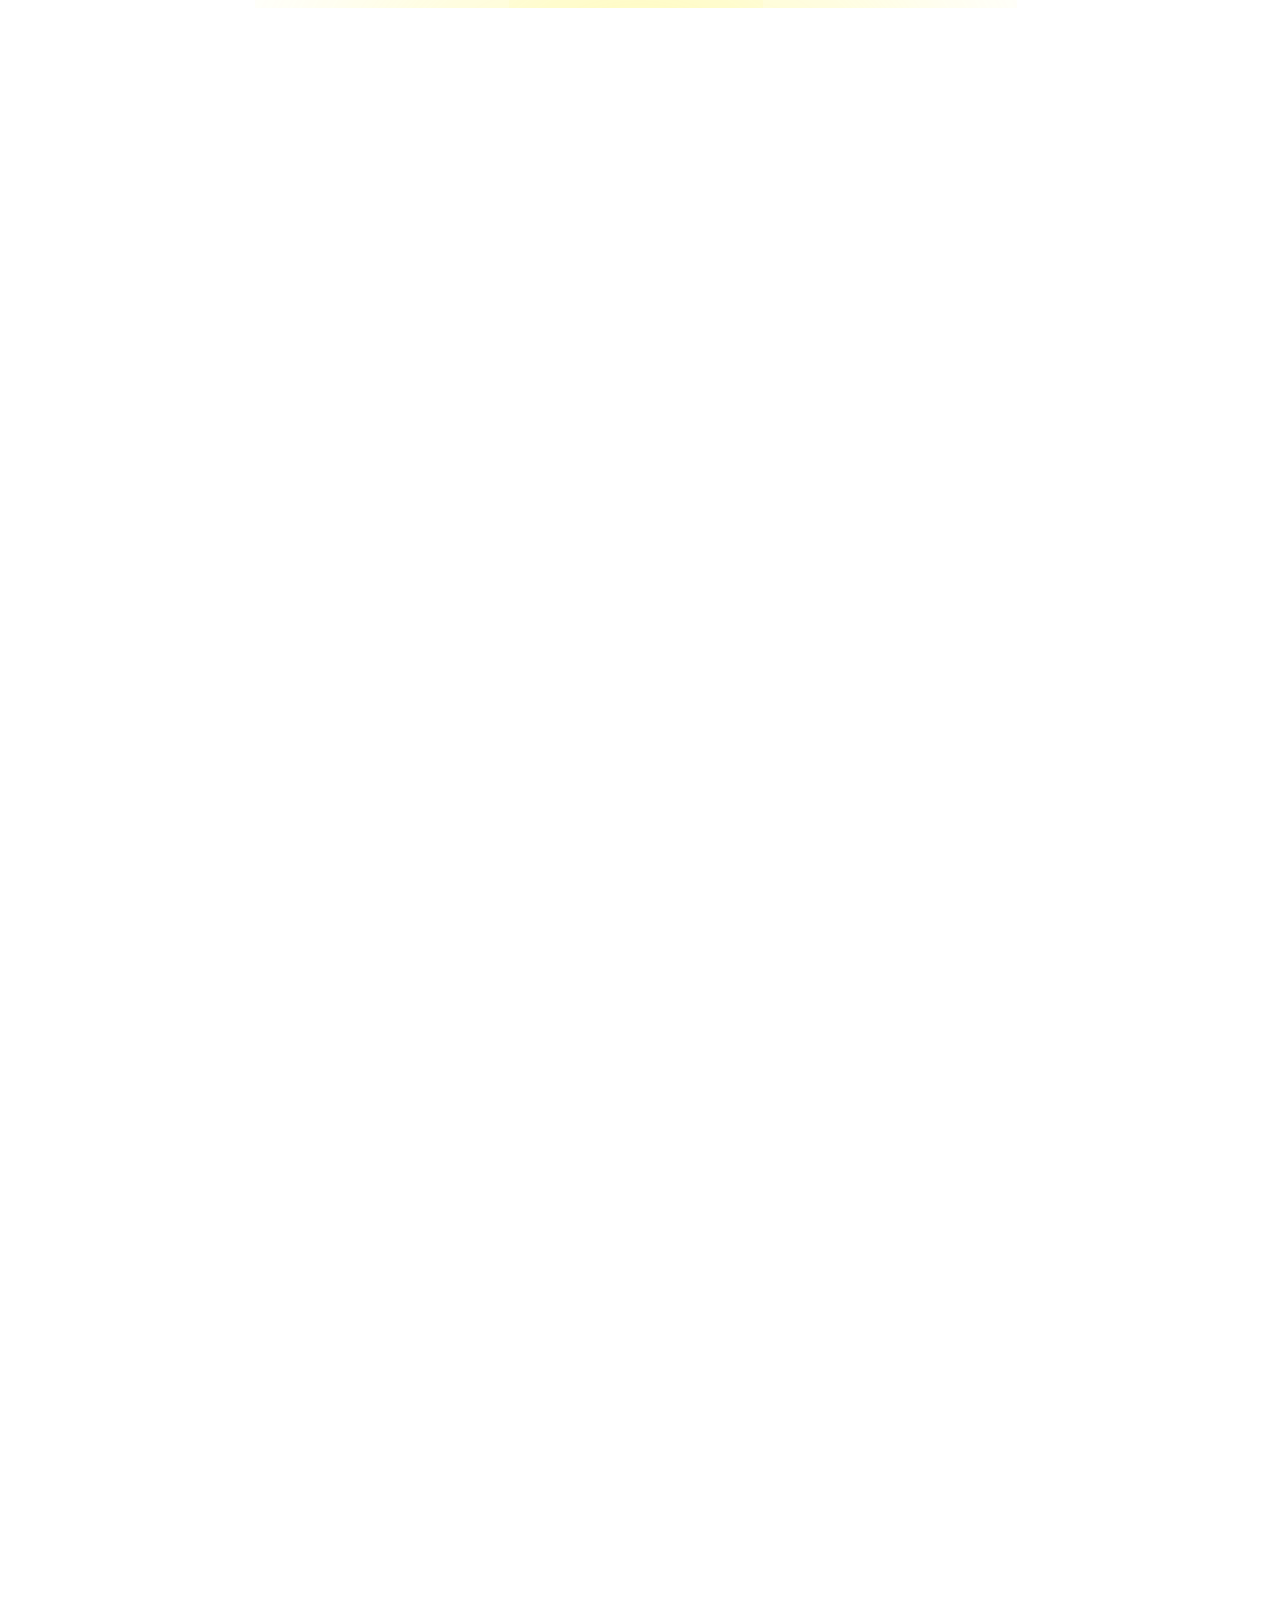
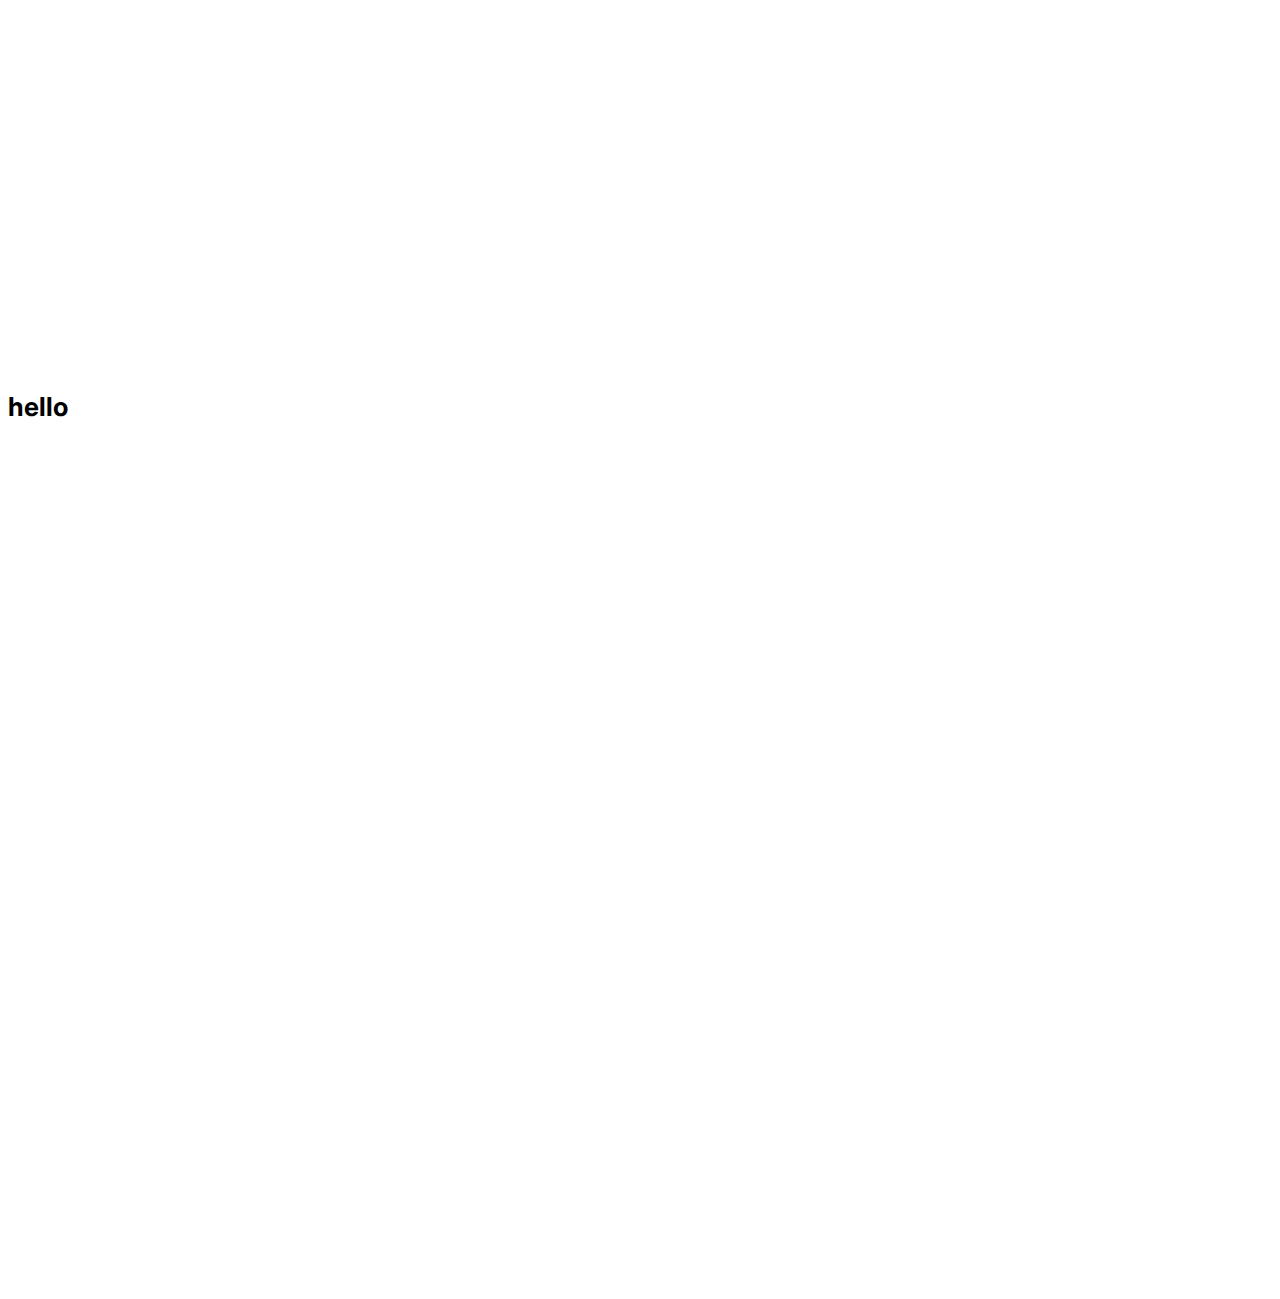
==== index.html @ 625b2ea4 "new update" ====
<!DOCTYPE html>
<html lang="en">
  <head>
    <meta charset="UTF-8" />
    <meta http-equiv="X-UA-Compatible" content="IE=edge" />
    <meta name="viewport" content="width=device-width, initial-scale=1.0" />
    <meta name="description" content="This is my portfolio" />
    <link rel="stylesheet" href="css/style.css" />
    <script src="js/script.js"></script>
    <script src="https://ajax.googleapis.com/ajax/libs/jquery/3.6.3/jquery.min.js"></script>
    <title>Abel Zecharias</title>
  </head>

  <body>
    <div class="loader-bg">
      <div class="loader"></div>
    </div>
    <div id="top"></div>
    <header>
      <div class="logo-nav">
        <a href="">
          <h2>Abel<span id="dot">.</span></h2></a
        >
      </div>
      <div class="menu">
        <ul>
          <li><a href="">Home</a></li>
          <li><a href="">About</a></li>
          <li><a href="">Skills</a></li>
          <li><a href="">Portfolio</a></li>
          <li><a href="">Contact</a></li>
        </ul>
      </div>
      <div class="social">
        <a href="https://www.dribbble.com" target="_blank">
          <div class="sc-icon">
            <svg
              xmlns="http://www.w3.org/2000/svg"
              viewBox="0 0 48 48"
              width="48px"
              height="48px"
            >
              <path
                d="M 24 4 C 12.972066 4 4 12.972074 4 24 C 4 35.027926 12.972066 44 24 44 C 35.027934 44 44 35.027926 44 24 C 44 12.972074 35.027934 4 24 4 z M 24 7 C 28.142307 7 31.929518 8.4763377 34.875 10.927734 C 32.122374 13.351092 28.974768 15.323142 25.580078 16.835938 C 23.811529 13.61959 21.891654 10.500767 19.736328 7.5585938 C 21.100562 7.2070927 22.524179 7 24 7 z M 16.785156 8.6171875 C 18.997535 11.542724 20.949628 14.664262 22.746094 17.886719 C 19.050465 19.170625 15.137713 20 11 20 C 9.8323552 20 8.6813446 19.922155 7.5390625 19.810547 C 8.7969115 14.835264 12.230939 10.75149 16.785156 8.6171875 z M 37.001953 13.046875 C 39.461176 15.964926 40.9535 19.721786 40.992188 23.837891 C 38.832662 23.296195 36.575941 23 34.25 23 C 32.4219 23 30.655764 23.235969 28.925781 23.574219 C 28.323231 22.178362 27.663283 20.821807 26.984375 19.46875 C 30.643681 17.813906 34.040456 15.676234 37.001953 13.046875 z M 24.177734 20.570312 C 24.811258 21.821635 25.45011 23.063845 26.015625 24.353516 C 19.953229 26.24965 14.749259 30.09875 11.257812 35.238281 C 8.6153572 32.243192 7 28.319322 7 24 C 7 23.585614 7.0335222 23.180292 7.0625 22.773438 C 8.3577913 22.906235 9.665848 23 11 23 C 15.643379 23 20.045102 22.063249 24.177734 20.570312 z M 34.25 26 C 36.498791 26 38.668342 26.319367 40.738281 26.882812 C 39.953494 31.489342 37.336086 35.457573 33.644531 38.001953 C 32.755328 34.064901 31.510607 30.269114 30.085938 26.5625 C 31.460152 26.325929 32.807024 26 34.25 26 z M 27.091797 27.125 C 28.662683 31.125628 30.006215 35.241408 30.90625 39.53125 C 28.795754 40.468547 26.462824 41 24 41 C 20.010678 41 16.357113 39.622608 13.460938 37.332031 C 16.608874 32.477365 21.430763 28.841138 27.091797 27.125 z"
              />
            </svg></div
        ></a>
        <a href="https://www.github.com" target="_blank">
          <div class="sc-icon">
            <svg
              xmlns="http://www.w3.org/2000/svg"
              viewBox="0 0 24 24"
              width="24px"
              height="24px"
            >
              <path
                d="M10.9,2.1c-4.6,0.5-8.3,4.2-8.8,8.7c-0.5,4.7,2.2,8.9,6.3,10.5C8.7,21.4,9,21.2,9,20.8v-1.6c0,0-0.4,0.1-0.9,0.1 c-1.4,0-2-1.2-2.1-1.9c-0.1-0.4-0.3-0.7-0.6-1C5.1,16.3,5,16.3,5,16.2C5,16,5.3,16,5.4,16c0.6,0,1.1,0.7,1.3,1c0.5,0.8,1.1,1,1.4,1 c0.4,0,0.7-0.1,0.9-0.2c0.1-0.7,0.4-1.4,1-1.8c-2.3-0.5-4-1.8-4-4c0-1.1,0.5-2.2,1.2-3C7.1,8.8,7,8.3,7,7.6C7,7.2,7,6.6,7.3,6 c0,0,1.4,0,2.8,1.3C10.6,7.1,11.3,7,12,7s1.4,0.1,2,0.3C15.3,6,16.8,6,16.8,6C17,6.6,17,7.2,17,7.6c0,0.8-0.1,1.2-0.2,1.4 c0.7,0.8,1.2,1.8,1.2,3c0,2.2-1.7,3.5-4,4c0.6,0.5,1,1.4,1,2.3v2.6c0,0.3,0.3,0.6,0.7,0.5c3.7-1.5,6.3-5.1,6.3-9.3 C22,6.1,16.9,1.4,10.9,2.1z"
              />
            </svg></div
        ></a>
        <a href="https://www.instagram.com" target="_blank">
          <div class="sc-icon">
            <svg
              xmlns="http://www.w3.org/2000/svg"
              viewBox="0 0 24 24"
              width="24px"
              height="24px"
            >
              <path
                d="M 8 3 C 5.243 3 3 5.243 3 8 L 3 16 C 3 18.757 5.243 21 8 21 L 16 21 C 18.757 21 21 18.757 21 16 L 21 8 C 21 5.243 18.757 3 16 3 L 8 3 z M 8 5 L 16 5 C 17.654 5 19 6.346 19 8 L 19 16 C 19 17.654 17.654 19 16 19 L 8 19 C 6.346 19 5 17.654 5 16 L 5 8 C 5 6.346 6.346 5 8 5 z M 17 6 A 1 1 0 0 0 16 7 A 1 1 0 0 0 17 8 A 1 1 0 0 0 18 7 A 1 1 0 0 0 17 6 z M 12 7 C 9.243 7 7 9.243 7 12 C 7 14.757 9.243 17 12 17 C 14.757 17 17 14.757 17 12 C 17 9.243 14.757 7 12 7 z M 12 9 C 13.654 9 15 10.346 15 12 C 15 13.654 13.654 15 12 15 C 10.346 15 9 13.654 9 12 C 9 10.346 10.346 9 12 9 z"
              />
            </svg></div
        ></a>
      </div>
    </header>
    <hr />
    <section>
      <div class="home">
        <div class="img">
          <img
            src="https://variety.com/wp-content/uploads/2022/12/Sam-Worthington-Full-1.jpg?w=819"
            alt=""
          />
        </div>
        <div class="about">
          <h3 id="name">HI, I'M ABEL ZECHARIAS</h3>
          <h1>INDEPENDENT FRONT-END <span id="abel">WEB DEVELOPER </span></h1>
          <h3 id="motto">
            Creating stunning websites and applications with cutting-edge
            technologies
          </h3>
        </div>
      </div>
      <div class="anm">
        <a href="#about"><div class="arrow"></div></a>
      </div>
    </section>
    <section>
      <div class="about-me">
        <div class="ab-header">
          <div class="ab-title"><h3>About Me</h3></div>
          <div class="line"></div>
        </div>
        <div id="about"></div>
      </div>
    </section>
    <section>
      <h1>hello</h1>
    </section>
  </body>
</html>
---- css/style.css ----
@import url("https://fonts.googleapis.com/css2?family=DM+Serif+Display&display=swap");
@import url("https://fonts.googleapis.com/css2?family=Pacifico&display=swap");
@import url("https://fonts.googleapis.com/css2?family=Bruno+Ace&display=swap");
@import url("https://fonts.googleapis.com/css2?family=Inter&display=swap");
@import url("https://fonts.googleapis.com/css2?family=Parisienne&display=swap");
@import url("https://fonts.googleapis.com/css2?family=Dancing+Script&display=swap");

body {
  overflow-y: scroll;
  scroll-snap-type: y mandatory;
  font-size: small;
  font-family: "inter", sans-serif;
}

.loader-bg {
  background-color: white;
  position: fixed;
  z-index: 1;
  margin: auto;
  width: calc(100% + 300px);
  height: calc(100% + 300px);
}

.loader {
  border: 0 solid transparent;
  border-radius: 50%;
  width: 150px;
  height: 150px;
  position: absolute;
  top: calc(50vh - 75px);
  left: calc(50vw - 75px);
}

.loader:before,
.loader:after {
  content: "";
  border-radius: 50%;
  border: 0.1em solid #000000;
  width: inherit;
  height: inherit;
  position: absolute;
  top: 0;
  left: 0;
  animation: loader 2s linear infinite;
  opacity: 0;
}

.loader:before {
  animation-delay: 0.5s;
}

@keyframes loader {
  0% {
    transform: scale(0);
    opacity: 0;
  }

  50% {
    opacity: 1;
  }

  100% {
    transform: scale(1);
    opacity: 0;
  }
}

header .logo-nav h2 {
  color: rgb(41, 41, 41);
  /* font-family: 'Gajraj One', cursive; */
  font-family: "Pacifico", cursive;
}

header {
  display: flex;
  align-items: center;
  justify-content: space-between;
  margin: 0 10px 0 10px;
}

.social {
  display: flex;
  justify-content: space-between;
}

.sc-icon {
  transition: all 0.3s ease-in-out;
  border-radius: 6px;
  margin-right: 10px;
  width: 20px;
  height: 20px;
  align-items: center;
  justify-content: center;
  display: flex;
}
svg:hover {
  fill: #485696;
  transition: all 0.3s ease-in-out;
}

header .menu ul,
a,
li {
  align-self: center;
  font-weight: 700;
  position: relative;
  font-family: "Inter", sans-serif;
  display: flex;
  color: rgb(41, 41, 41);
  justify-content: space-evenly;
  align-content: space-around;
  gap: 30px;
  text-decoration: none;
}

header .menu a:after {
  transition: all 0.3s ease-in-out, box-shadow 0.3s ease-in-out;
  content: "";
  position: absolute;
  background-color: black;
  height: 3.5px;
  border-radius: 5px;
  width: 0;
  left: 0;
  bottom: -6px;
  padding: 0;
  margin: 0;
  box-sizing: border-box;
  background-color: #485696;
  /* background-color: #016fb9; */
}

header .menu a:hover:after {
  width: calc(100% + 2px);
  transition: all 0.3s ease-in-out;
}

header .menu ul,
a,
li:hover {
  transition: color 0.5s ease-in-out, box-shadow 0.3s ease-in-out;
  color: #485696;
}

#dot {
  color: #485696;
}

#abel {
  color: #485696;
}

hr {
  margin-top: -8px;
  width: 100%;
  height: 0.5px;
  background-color: rgba(128, 128, 128, 0.219);
  border: none;
}

section {
  height: 100vh;
  scroll-snap-align: start;
  scroll-snap-stop: always;
}

.home {
  width: 100%;
  height: 400px;
  display: flex;
  flex-direction: column;
  align-items: center;
  justify-content: center;
  align-content: center;
  gap: 10px;
}

.img {
  -webkit-box-shadow: 0px 0px 300px 187px rgba(255, 46, 46, 0.583);
  -moz-box-shadow: 0px 0px 300px 300px rgba(130, 46, 255, 0.12);
  box-shadow: 0px 0px 300px 187px rgba(255, 241, 46, 0.392);
  margin: 0 25% 0 25%;
  width: 150px;
  height: 150px;
  background-color: #c2c2c250;
  border-radius: 50%;
  align-items: center;
  align-self: center;
  display: inline-block;
  background-size: cover;
  overflow: hidden;
}

.img img {
  width: 100%;
}

.about {
  display: grid;
}

.about h1 {
  margin-bottom: 10px;
  margin-top: 0;
  font-family: "Segoe UI", Tahoma, Geneva, Verdana, sans-serif;
  font-size: 50px;
  text-align: center;
  width: 700px;
  color: #131313;
}

.about h3 {
  text-align: center;
  margin-top: 0;
  font-family: "Segoe UI", Tahoma, Geneva, Verdana, sans-serif;
  letter-spacing: 0.5px;
  color: grey;
  /* font-weight: 400; */
}
.about #motto {
  font-style: italic;
  font-weight: 400;
}
.about #name {
  font-family: "Segoe UI", Tahoma, Geneva, Verdana, sans-serif;
  margin-top: 5px;
  margin-bottom: 0;
  text-align: center;
}

.arrow,
.arrow:before {
  position: absolute;
  /* left: 50%; */
}

.arrow {
  margin-top: 20px;
  width: 30px;
  height: 30px;
  /* top: 50%; */
  /* margin: -20px 0 0 -20px; */
    -webkit-transform: rotate(45deg);
    -ms-transform: rotate(45deg);
    transform: rotate(45deg);
  border-left: none;
  border-top: none;
  border-right: 2px #181818 solid;
  border-bottom: 2px #363636 solid;
}

.arrow:before {
  content: "";
  width: 20px;
  height: 20px;
  /* top: 50%; */
  /* margin: -10px 0 0 -10px; */
  border-left: none;
  border-top: none;
  border-right: 1px #545353 solid;
  border-bottom: 1px #202020 solid;
  animation-duration: 2s;
  animation-iteration-count: infinite;
  animation-name: arrow;
}

@keyframes arrow {
  0% {
    opacity: 1;
  }

  100% {
    opacity: 0;
    transform: translate(-10px, -10px);
  }
}

.about-me {
  margin-top: 100px;
  width: 100%;
  height: 500px;
  border-radius: 30px;
  display: flex;
}

.ab-header {
  margin: 0 100px 0 100px;
  height: 40px;
  width: 100%;
  gap: 10px;
  display: flex;
  align-items: center;
}

.about-me h3 {
  width: 100px;
  color: black;
}

.about-me .line {
  height: 1px;
  width: 90%;
  background-color: #13131358;
}
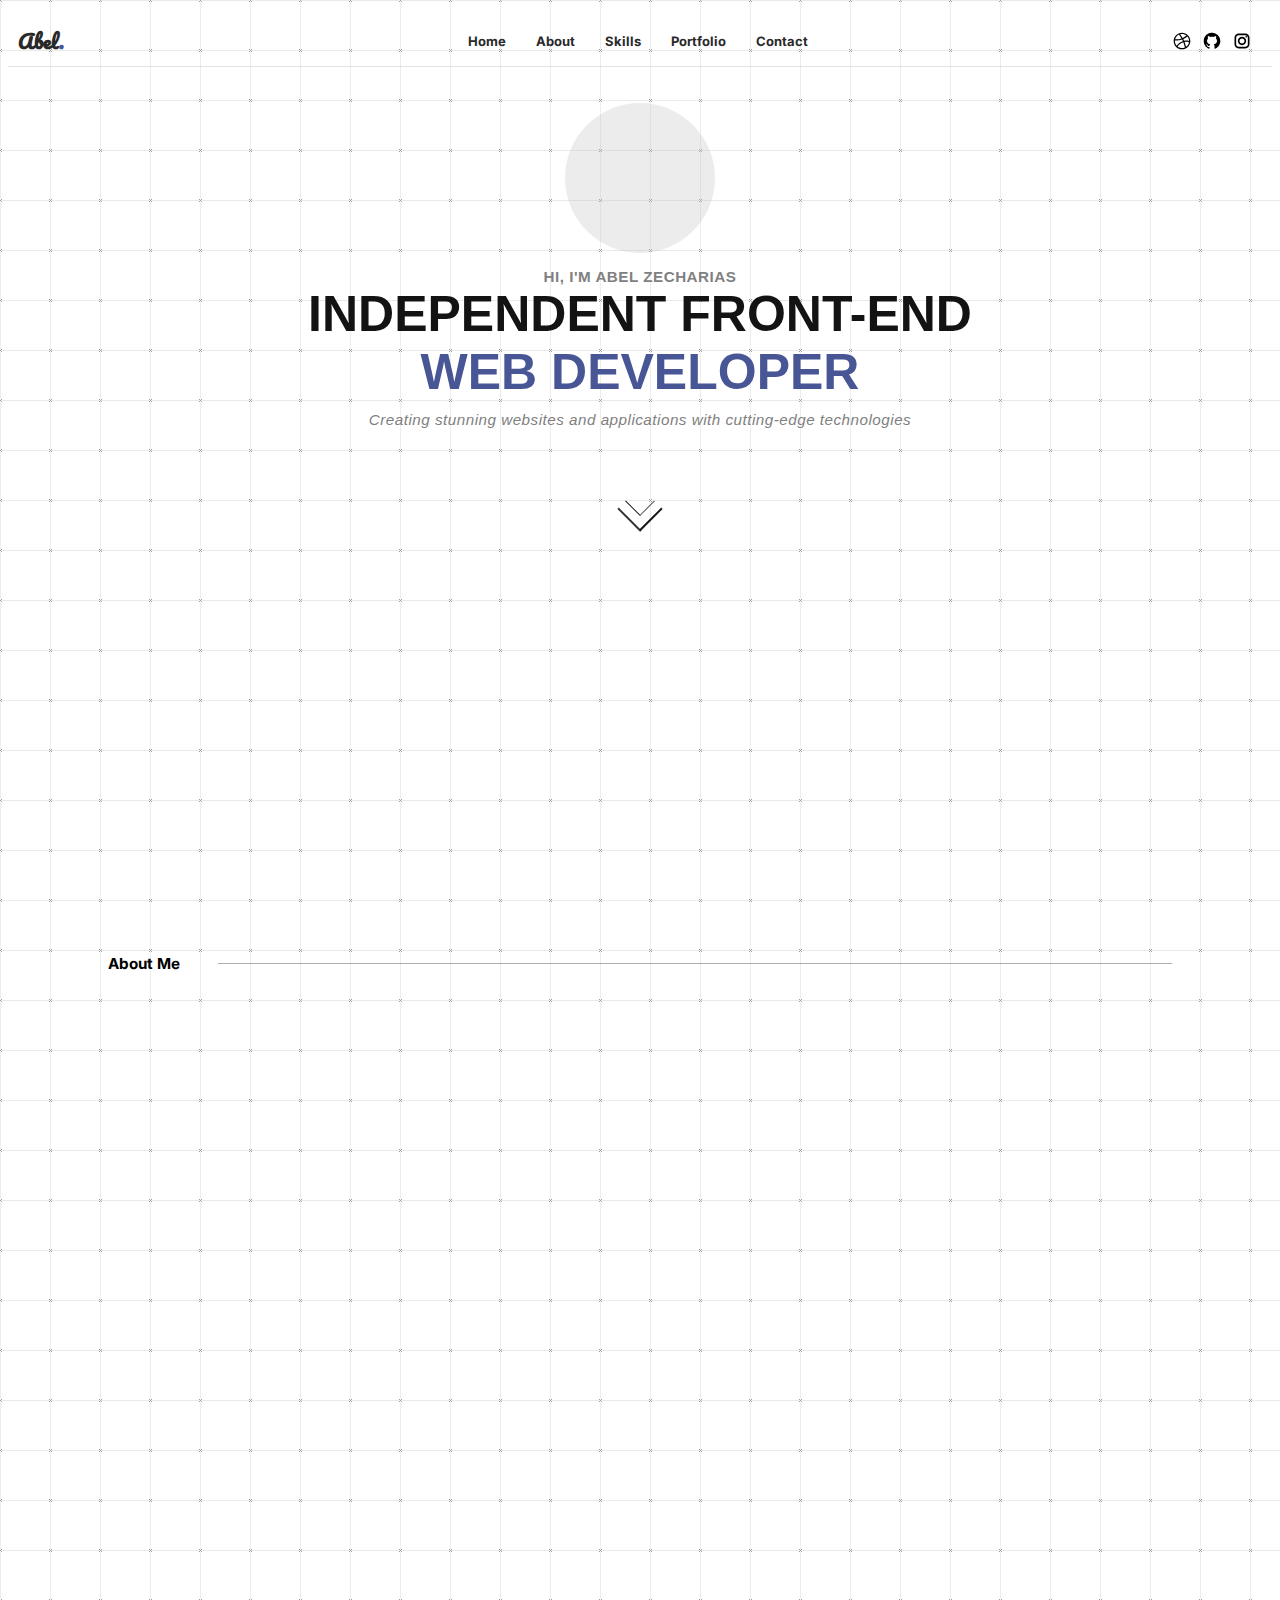
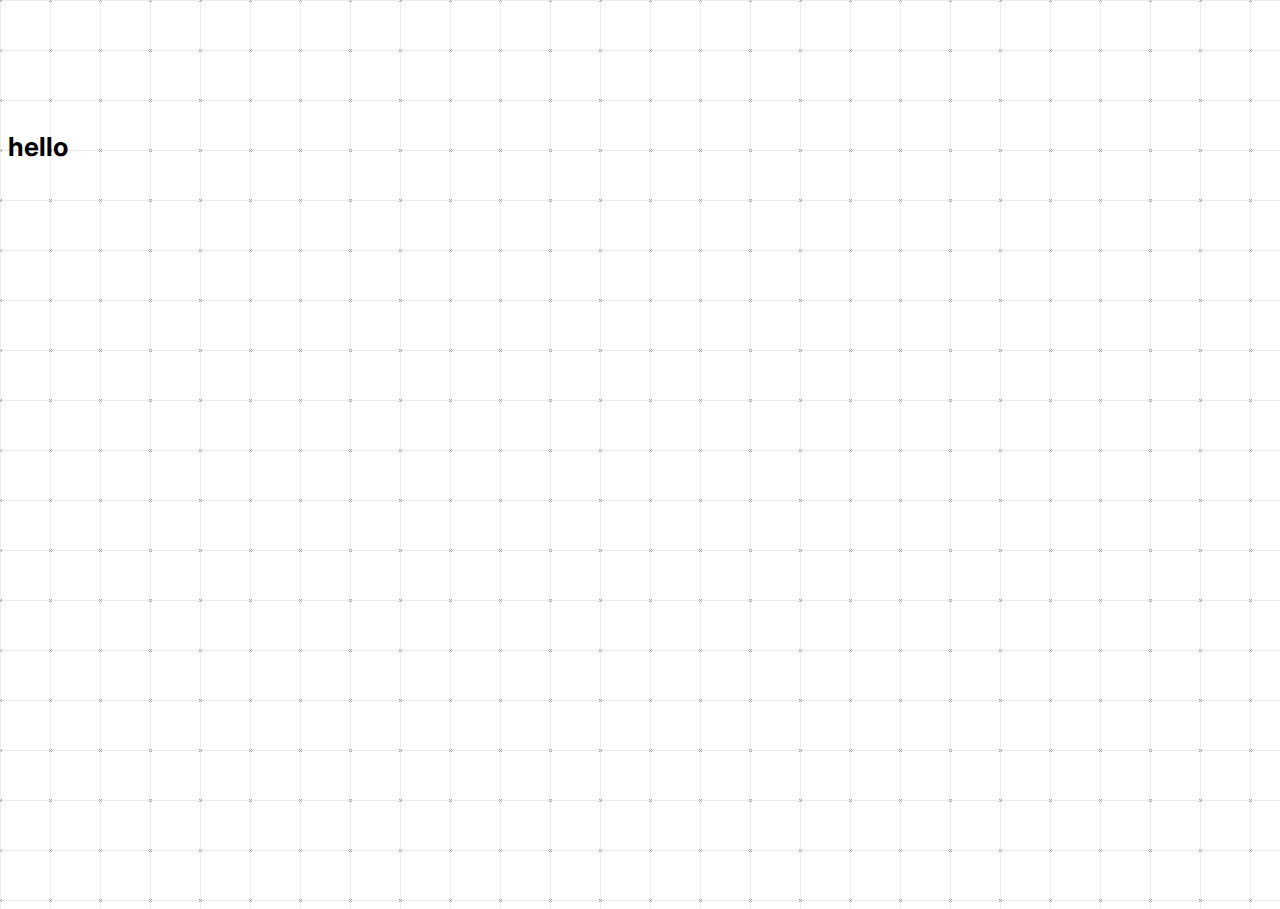
==== commit b83ced00: "new update" ====
--- a/index.html
+++ b/index.html
@@ -10,7 +10,6 @@
     <script src="https://ajax.googleapis.com/ajax/libs/jquery/3.6.3/jquery.min.js"></script>
     <title>Abel Zecharias</title>
   </head>
-
   <body>
     <div class="loader-bg">
       <div class="loader"></div>
@@ -19,8 +18,7 @@
     <header>
       <div class="logo-nav">
         <a href="">
-          <h2>Abel<span id="dot">.</span></h2></a
-        >
+          <h2>Abel<span id="dot">.</span></h2></a>
       </div>
       <div class="menu">
         <ul>
--- a/css/style.css
+++ b/css/style.css
@@ -1,18 +1,19 @@
 @import url("https://fonts.googleapis.com/css2?family=DM+Serif+Display&display=swap");
 @import url("https://fonts.googleapis.com/css2?family=Pacifico&display=swap");
-@import url("https://fonts.googleapis.com/css2?family=Bruno+Ace&display=swap");
 @import url("https://fonts.googleapis.com/css2?family=Inter&display=swap");
-@import url("https://fonts.googleapis.com/css2?family=Parisienne&display=swap");
-@import url("https://fonts.googleapis.com/css2?family=Dancing+Script&display=swap");
 
 body {
-  overflow-y: scroll;
-  scroll-snap-type: y mandatory;
+  overflow-y: auto;
+  scroll-behavior: smooth;
   font-size: small;
   font-family: "inter", sans-serif;
-}
-
-.loader-bg {
+  /* background-image: url('/img/Whangaehu.png'); */
+  /* background-repeat: no-repeat; */
+  /* background-size: cover; */
+  background-image: url("[data-uri]");
+}
+
+.loader-bgs {
   background-color: white;
   position: fixed;
   z-index: 1;
@@ -21,11 +22,11 @@
   height: calc(100% + 300px);
 }
 
-.loader {
+.loaders {
   border: 0 solid transparent;
   border-radius: 50%;
-  width: 150px;
-  height: 150px;
+  width: 80px;
+  height: 80px;
   position: absolute;
   top: calc(50vh - 75px);
   left: calc(50vw - 75px);
@@ -67,7 +68,6 @@
 
 header .logo-nav h2 {
   color: rgb(41, 41, 41);
-  /* font-family: 'Gajraj One', cursive; */
   font-family: "Pacifico", cursive;
 }
 
@@ -118,7 +118,7 @@
   content: "";
   position: absolute;
   background-color: black;
-  height: 3.5px;
+  height: 2px;
   border-radius: 5px;
   width: 0;
   left: 0;
@@ -127,7 +127,6 @@
   margin: 0;
   box-sizing: border-box;
   background-color: #485696;
-  /* background-color: #016fb9; */
 }
 
 header .menu a:hover:after {
@@ -135,11 +134,9 @@
   transition: all 0.3s ease-in-out;
 }
 
-header .menu ul,
-a,
-li:hover {
+a:hover {
   transition: color 0.5s ease-in-out, box-shadow 0.3s ease-in-out;
-  color: #485696;
+  color: #485696
 }
 
 #dot {
@@ -159,7 +156,7 @@
 }
 
 section {
-  height: 100vh;
+  height: calc(100vh - 10em);
   scroll-snap-align: start;
   scroll-snap-stop: always;
 }
@@ -176,9 +173,9 @@
 }
 
 .img {
-  -webkit-box-shadow: 0px 0px 300px 187px rgba(255, 46, 46, 0.583);
+  /* -webkit-box-shadow: 0px 0px 300px 187px rgba(255, 46, 46, 0.583);
   -moz-box-shadow: 0px 0px 300px 300px rgba(130, 46, 255, 0.12);
-  box-shadow: 0px 0px 300px 187px rgba(255, 241, 46, 0.392);
+  box-shadow: 0px 0px 300px 187px rgba(255, 241, 46, 0.392); */
   margin: 0 25% 0 25%;
   width: 150px;
   height: 150px;
@@ -215,7 +212,6 @@
   font-family: "Segoe UI", Tahoma, Geneva, Verdana, sans-serif;
   letter-spacing: 0.5px;
   color: grey;
-  /* font-weight: 400; */
 }
 .about #motto {
   font-style: italic;
@@ -231,15 +227,12 @@
 .arrow,
 .arrow:before {
   position: absolute;
-  /* left: 50%; */
 }
 
 .arrow {
   margin-top: 20px;
   width: 30px;
   height: 30px;
-  /* top: 50%; */
-  /* margin: -20px 0 0 -20px; */
     -webkit-transform: rotate(45deg);
     -ms-transform: rotate(45deg);
     transform: rotate(45deg);
@@ -253,8 +246,6 @@
   content: "";
   width: 20px;
   height: 20px;
-  /* top: 50%; */
-  /* margin: -10px 0 0 -10px; */
   border-left: none;
   border-top: none;
   border-right: 1px #545353 solid;
@@ -301,4 +292,4 @@
   height: 1px;
   width: 90%;
   background-color: #13131358;
-}
+}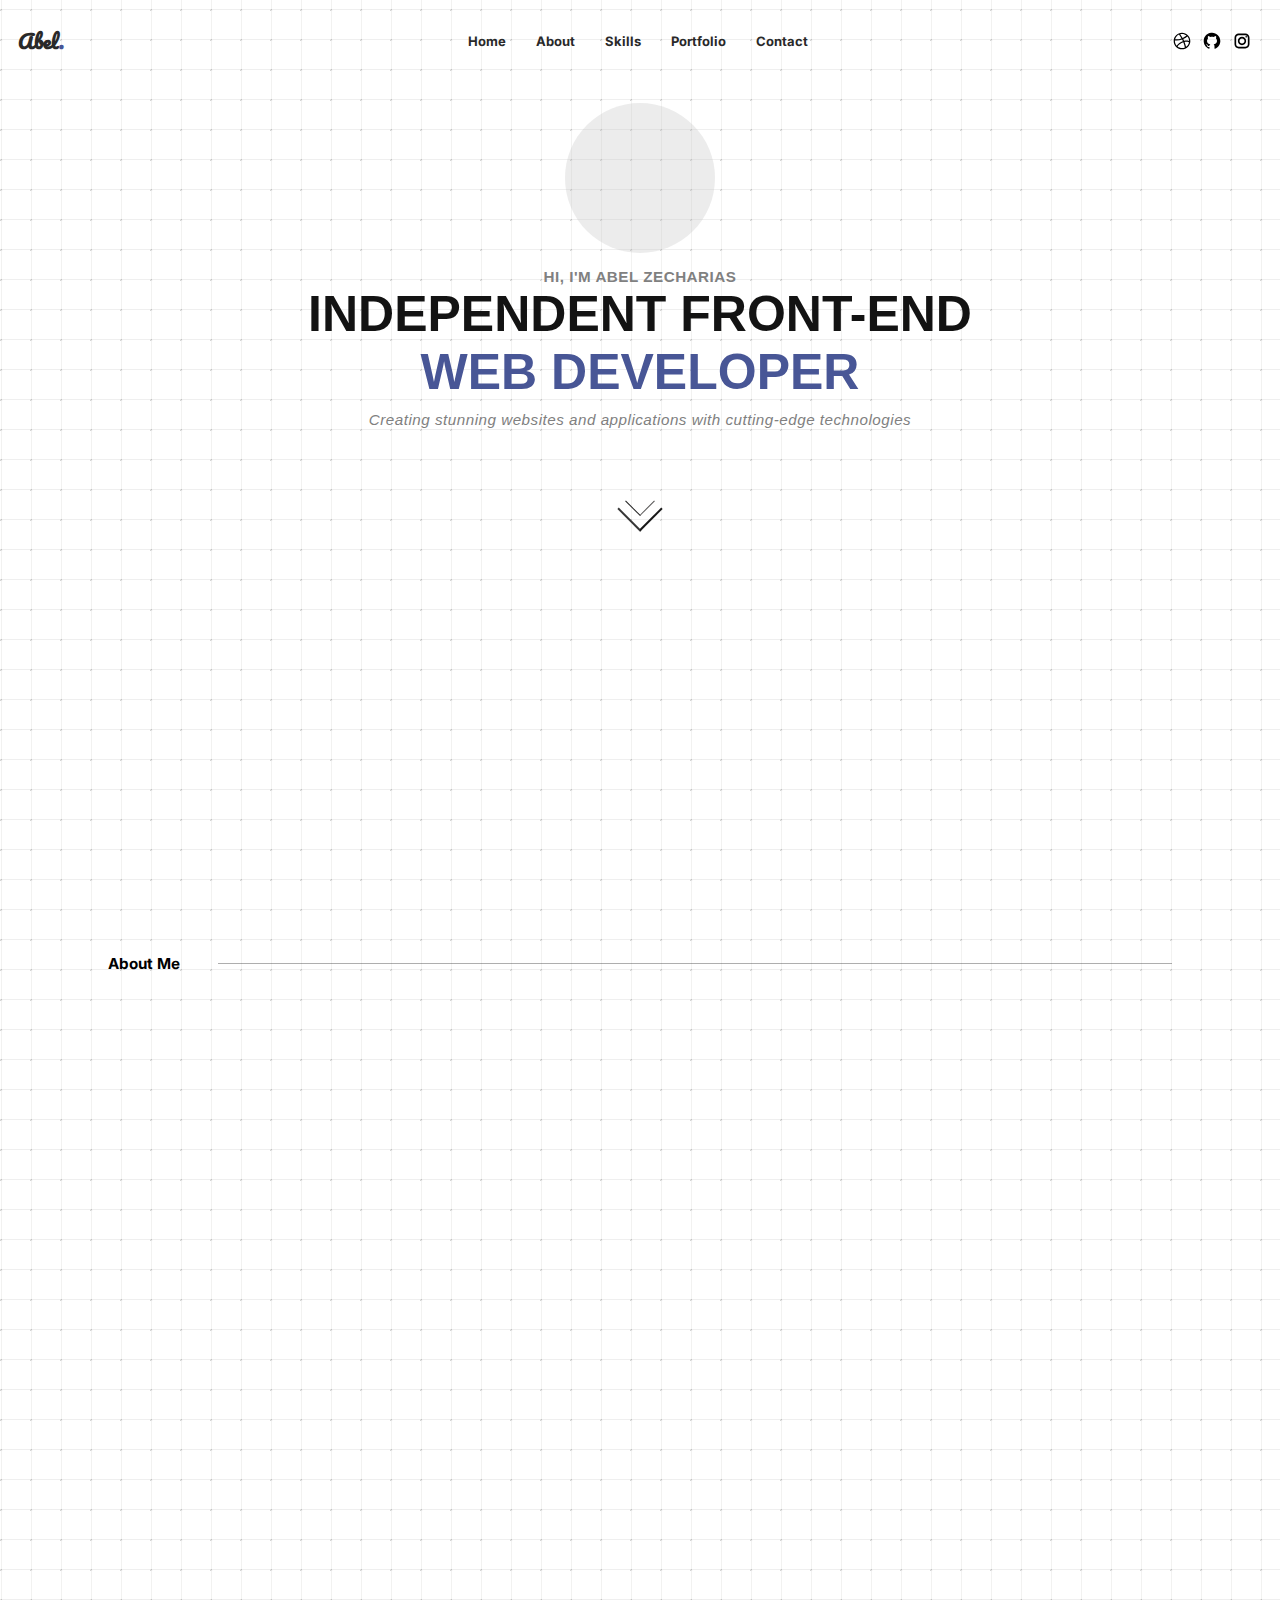
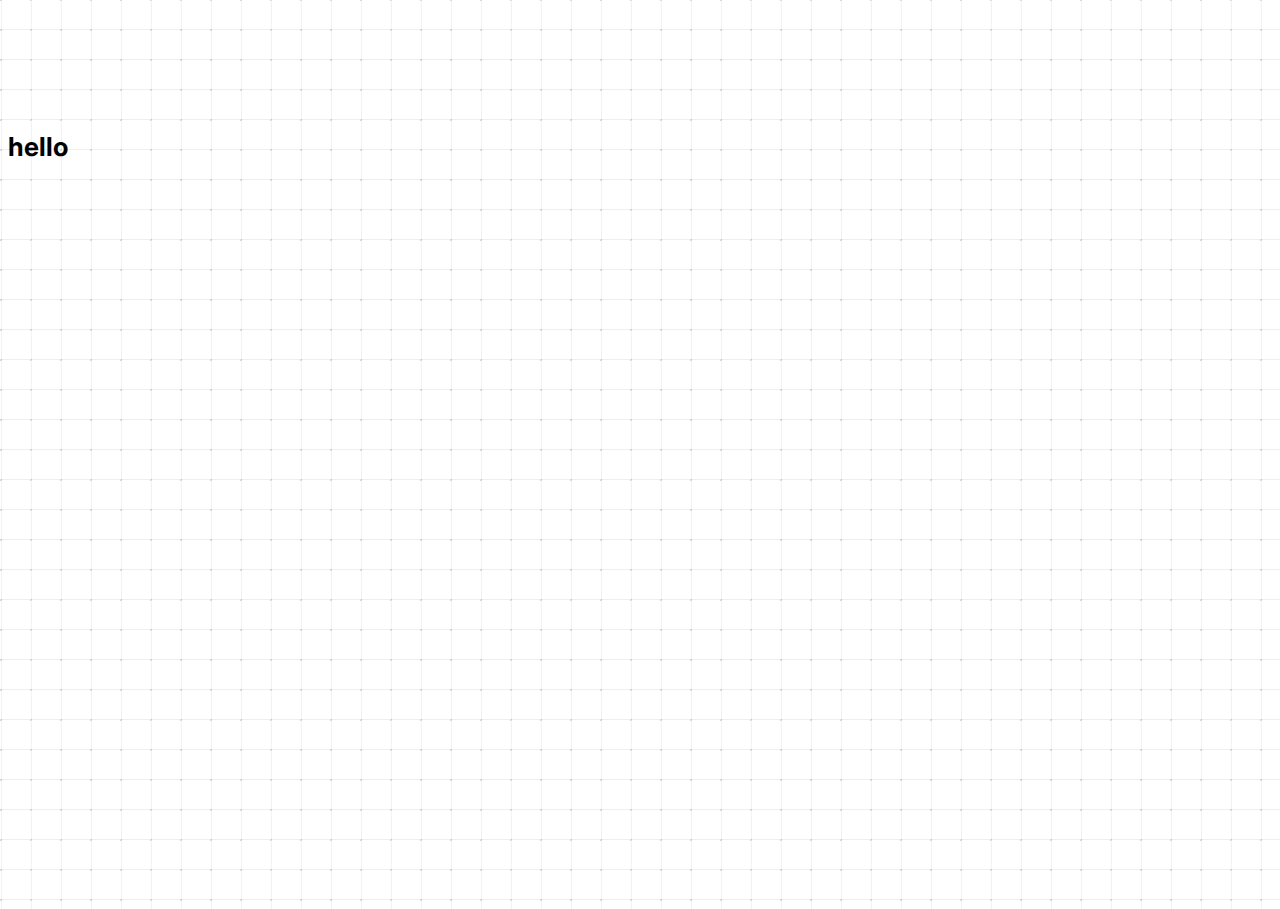
==== commit b6fefc62: "update" ====
--- a/index.html
+++ b/index.html
@@ -13,6 +13,7 @@
   <body>
     <div class="loader-bg">
       <div class="loader"></div>
+      
     </div>
     <div id="top"></div>
     <header>
--- a/css/style.css
+++ b/css/style.css
@@ -7,10 +7,10 @@
   scroll-behavior: smooth;
   font-size: small;
   font-family: "inter", sans-serif;
-  /* background-image: url('/img/Whangaehu.png'); */
-  /* background-repeat: no-repeat; */
-  /* background-size: cover; */
+  background-position: 1px;
+  background-size: 30px;
   background-image: url("[data-uri]");
+
 }
 
 .loader-bgs {
@@ -152,6 +152,7 @@
   width: 100%;
   height: 0.5px;
   background-color: rgba(128, 128, 128, 0.219);
+  opacity: 0;
   border: none;
 }
 
@@ -162,6 +163,8 @@
 }
 
 .home {
+  /* background-image: url("[data-uri]");
+  background-repeat: repeat; */
   width: 100%;
   height: 400px;
   display: flex;
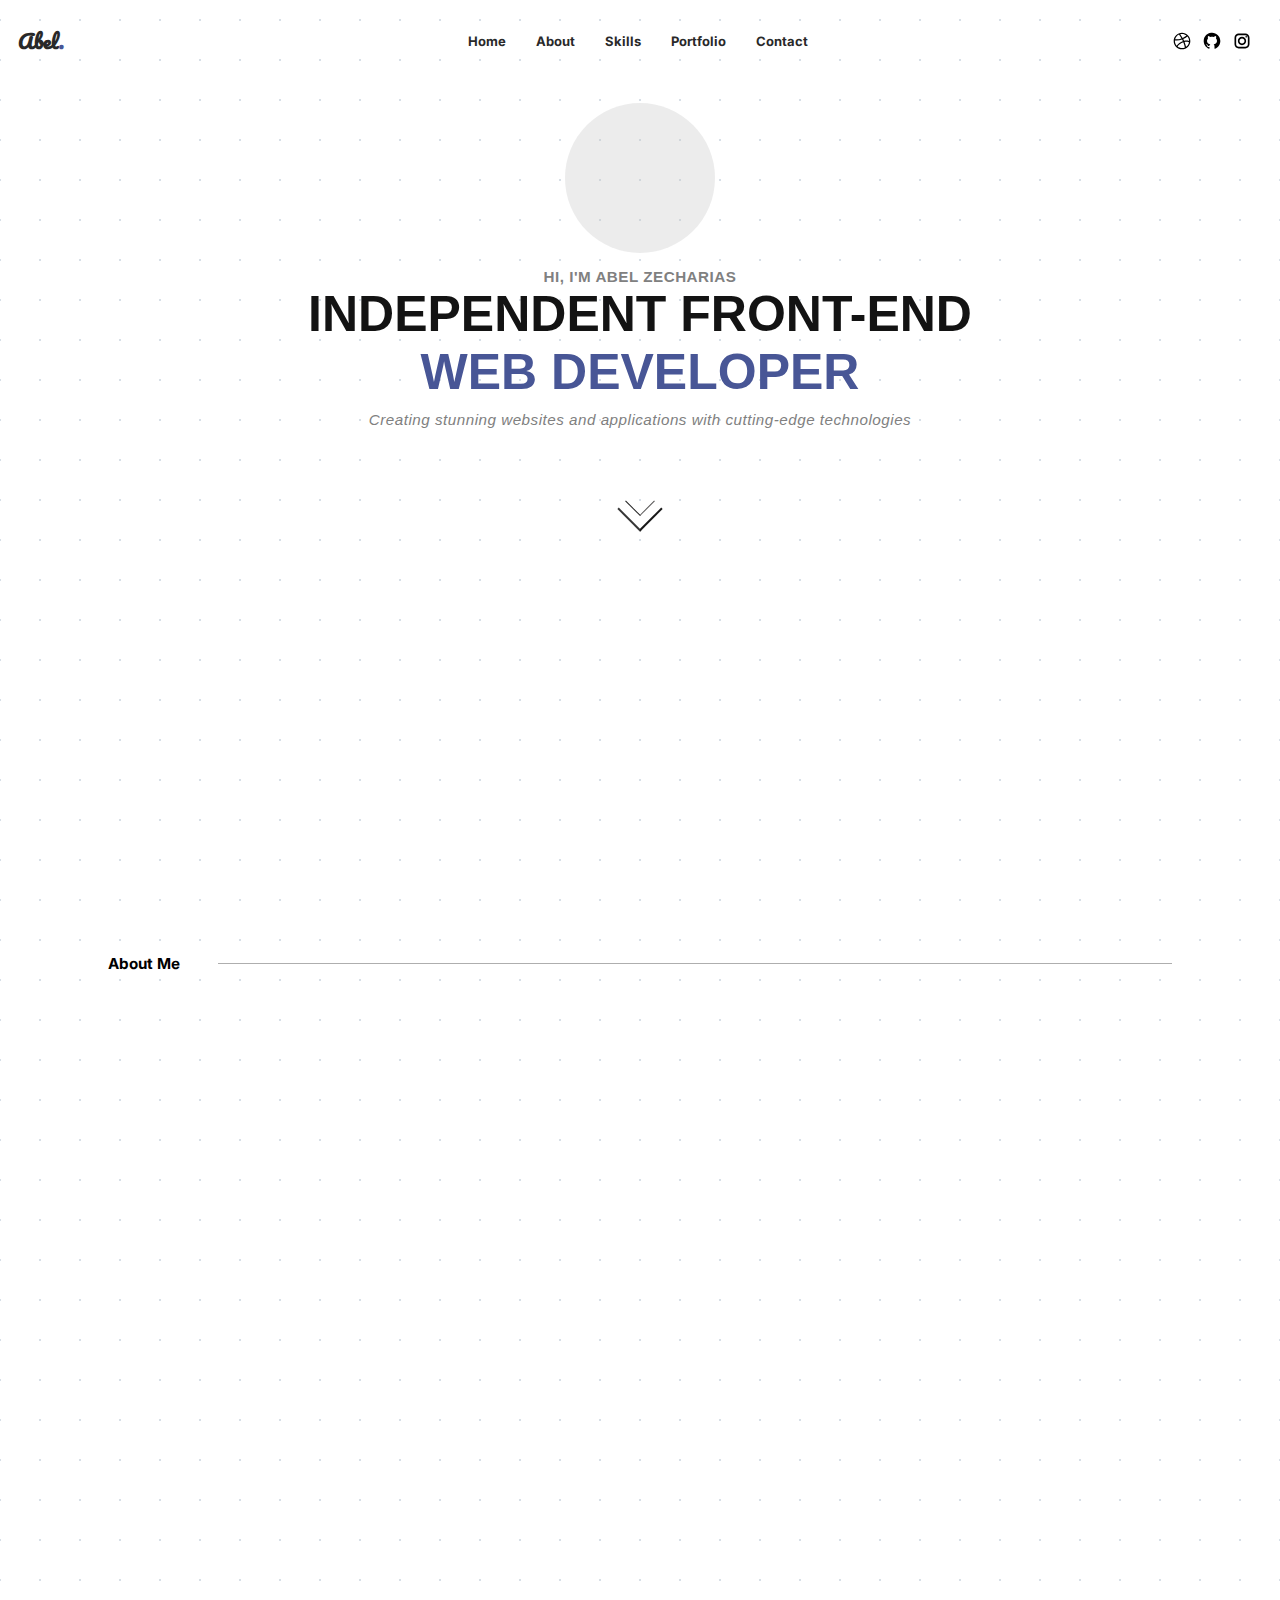
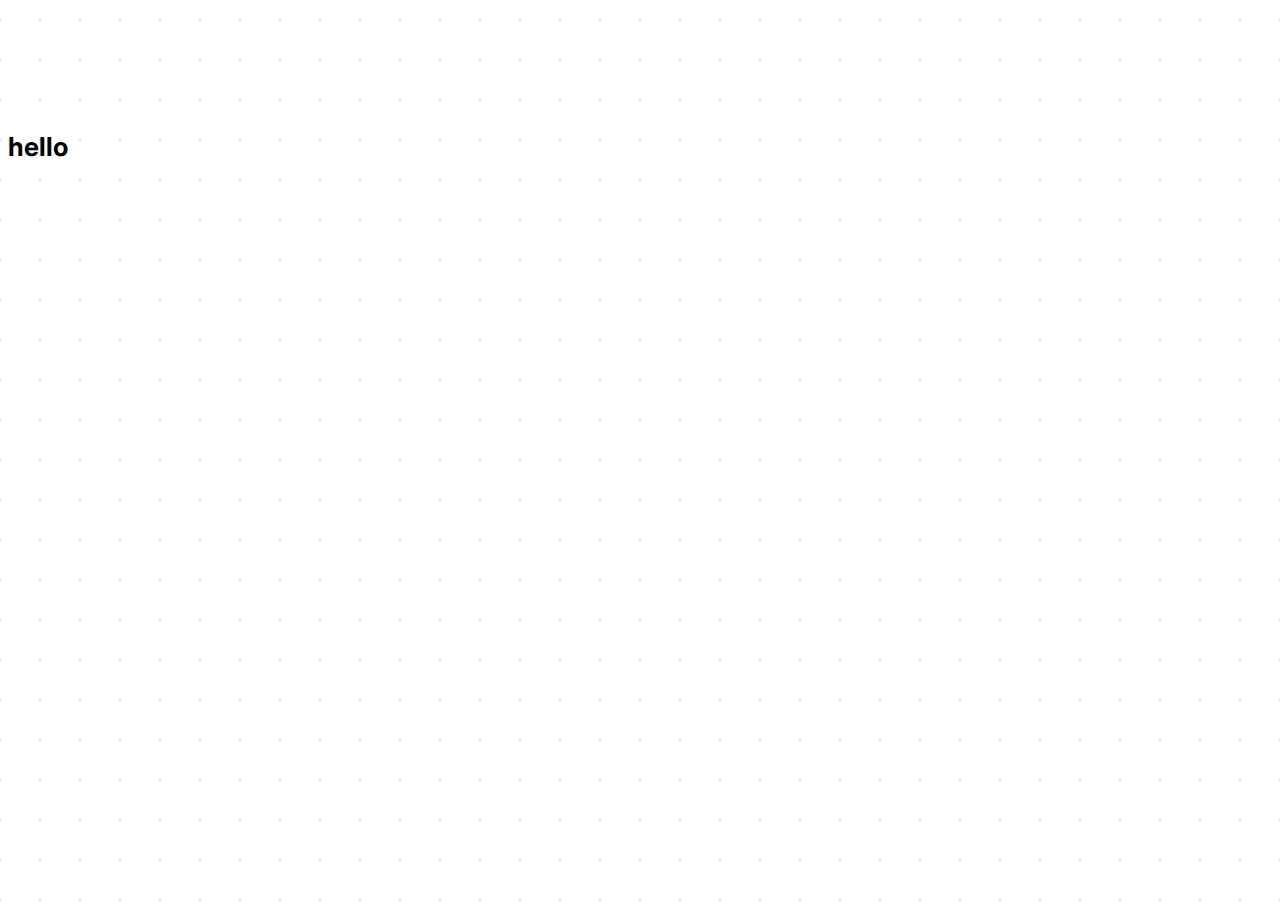
==== commit 1899b8b3: "update" ====
--- a/index.html
+++ b/index.html
@@ -5,15 +5,17 @@
     <meta http-equiv="X-UA-Compatible" content="IE=edge" />
     <meta name="viewport" content="width=device-width, initial-scale=1.0" />
     <meta name="description" content="This is my portfolio" />
+    <meta name="description" content="Abel Zecharias is an independent front-end web developer who creates stunning websites and applications with cutting-edge technologies. Learn more about his skills, portfolio, and contact details.">
+    <meta name="keywords" content="web developer, front-end developer, web design, web development, HTML, CSS, JavaScript">
     <link rel="stylesheet" href="css/style.css" />
     <script src="js/script.js"></script>
     <script src="https://ajax.googleapis.com/ajax/libs/jquery/3.6.3/jquery.min.js"></script>
-    <title>Abel Zecharias</title>
+    <title>Abel Zecharias - Front-End Web Developer</title>
   </head>
   <body>
     <div class="loader-bg">
       <div class="loader"></div>
-      
+
     </div>
     <div id="top"></div>
     <header>
--- a/css/style.css
+++ b/css/style.css
@@ -7,12 +7,10 @@
   scroll-behavior: smooth;
   font-size: small;
   font-family: "inter", sans-serif;
-  background-position: 1px;
+  /* background-position: 1px; */
   background-size: 30px;
-  background-image: url("[data-uri]");
-
-}
-
+  /* background-image: url("[data-uri]"); */
+  background:url("data:image/svg+xml,%3Csvg xmlns='http://www.w3.org/2000/svg' height='100%25' width='100%25'%3E%3Cdefs%3E%3Cpattern id='doodad' width='40' height='40' viewBox='0 0 40 40' patternUnits='userSpaceOnUse' patternTransform='rotate(180)'%3E%3Crect width='100%25' height='100%25' fill='rgba(255, 255, 255,1)'/%3E%3Ccircle cx='40' cy='20' r='0.25' fill='rgba(226, 232, 240,1)'/%3E%3Ccircle cx='0' cy='20' r='1' fill='rgba(203, 213, 224,1)'/%3E%3Ccircle cx='40' cy='20' r='1' fill='rgba(203, 213, 224,1)'/%3E%3C/pattern%3E%3C/defs%3E%3Crect fill='url(%23doodad)' height='200%25' width='200%25'/%3E%3C/svg%3E ");}
 .loader-bgs {
   background-color: white;
   position: fixed;
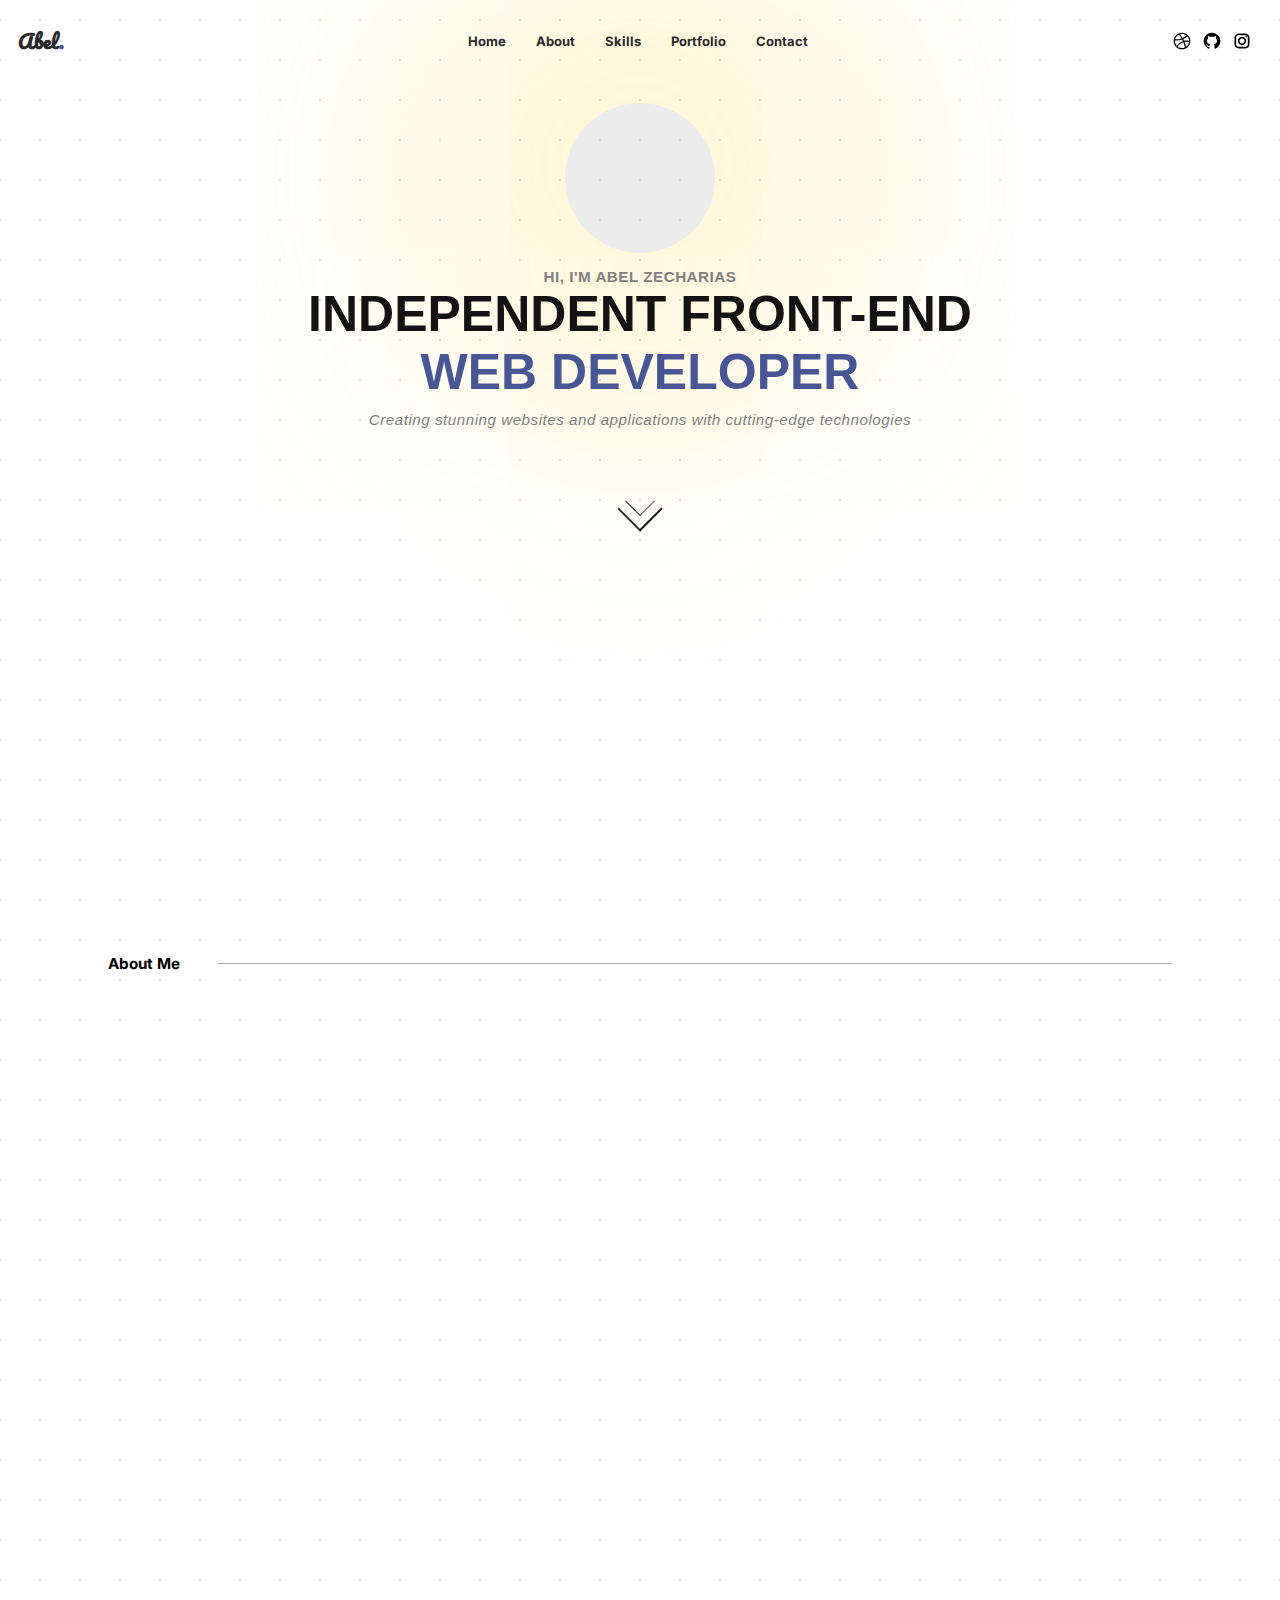
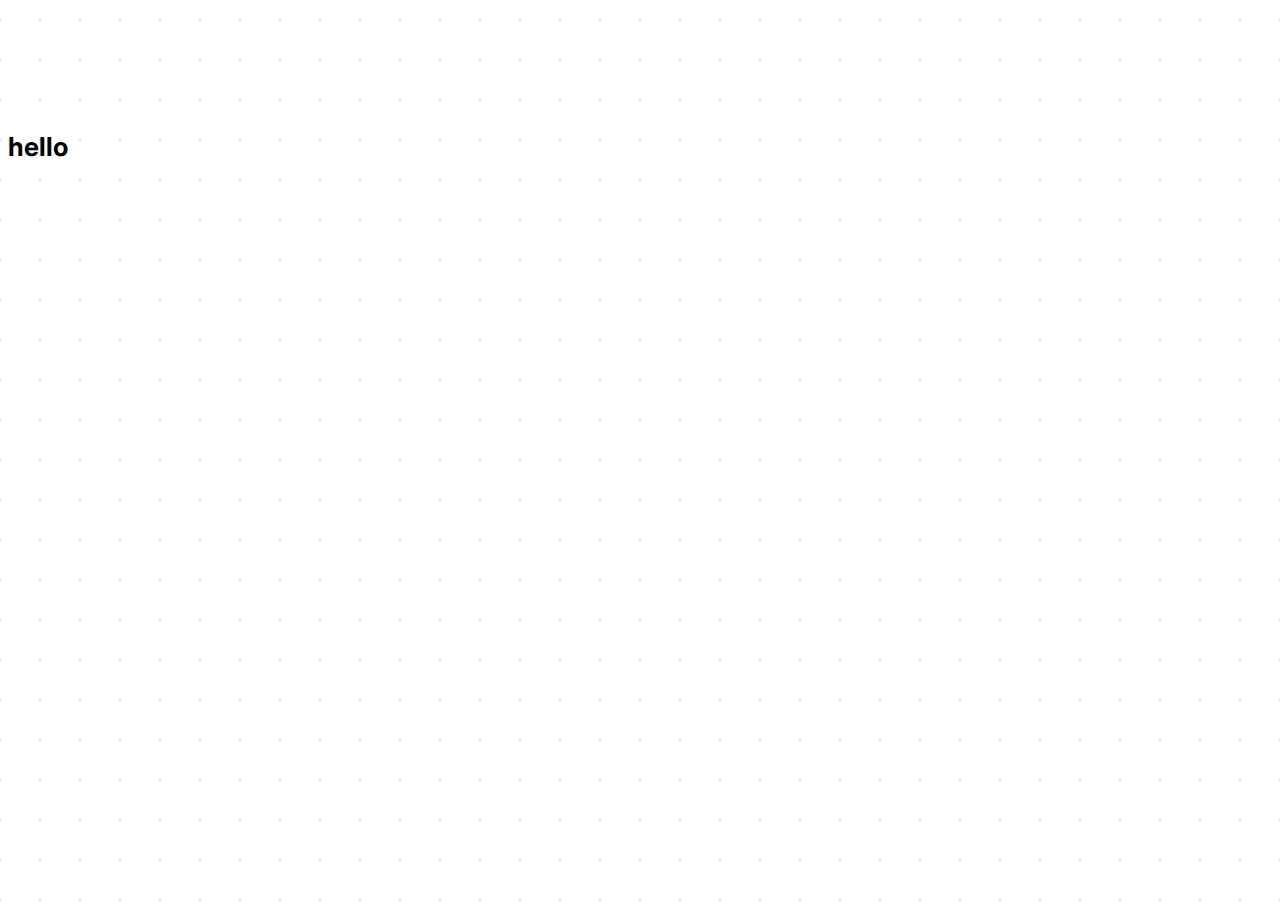
==== commit 9dc38ccf: "update" ====
--- a/index.html
+++ b/index.html
@@ -1,15 +1,15 @@
 <!DOCTYPE html>
 <html lang="en">
   <head>
-    <meta charset="UTF-8" />
-    <meta http-equiv="X-UA-Compatible" content="IE=edge" />
-    <meta name="viewport" content="width=device-width, initial-scale=1.0" />
-    <meta name="description" content="This is my portfolio" />
+    <meta charset="UTF-8">
+    <meta http-equiv="X-UA-Compatible" content="IE=edge">
+    <meta name="viewport" content="width=device-width, initial-scale=1.0">
     <meta name="description" content="Abel Zecharias is an independent front-end web developer who creates stunning websites and applications with cutting-edge technologies. Learn more about his skills, portfolio, and contact details.">
     <meta name="keywords" content="web developer, front-end developer, web design, web development, HTML, CSS, JavaScript">
-    <link rel="stylesheet" href="css/style.css" />
+    <link rel="stylesheet" href="css/style.css">
     <script src="js/script.js"></script>
     <script src="https://ajax.googleapis.com/ajax/libs/jquery/3.6.3/jquery.min.js"></script>
+    <link rel="stylesheet" href="dist/pattern.min.css">
     <title>Abel Zecharias - Front-End Web Developer</title>
   </head>
   <body>
@@ -46,7 +46,7 @@
               />
             </svg></div
         ></a>
-        <a href="https://www.github.com" target="_blank">
+        <a href="https://github.com/abelzk" target="_blank">
           <div class="sc-icon">
             <svg
               xmlns="http://www.w3.org/2000/svg"
@@ -59,7 +59,7 @@
               />
             </svg></div
         ></a>
-        <a href="https://www.instagram.com" target="_blank">
+        <a href="https://www.instagram.com/_abelzk" target="_blank">
           <div class="sc-icon">
             <svg
               xmlns="http://www.w3.org/2000/svg"
@@ -74,14 +74,11 @@
         ></a>
       </div>
     </header>
-    <hr />
+    <hr>
     <section>
       <div class="home">
         <div class="img">
-          <img
-            src="https://variety.com/wp-content/uploads/2022/12/Sam-Worthington-Full-1.jpg?w=819"
-            alt=""
-          />
+          <img src="https://variety.com/wp-content/uploads/2022/12/Sam-Worthington-Full-1.jpg?w=819" alt="">
         </div>
         <div class="about">
           <h3 id="name">HI, I'M ABEL ZECHARIAS</h3>
--- a/css/style.css
+++ b/css/style.css
@@ -174,9 +174,9 @@
 }
 
 .img {
-  /* -webkit-box-shadow: 0px 0px 300px 187px rgba(255, 46, 46, 0.583);
-  -moz-box-shadow: 0px 0px 300px 300px rgba(130, 46, 255, 0.12);
-  box-shadow: 0px 0px 300px 187px rgba(255, 241, 46, 0.392); */
+  -webkit-box-shadow: 0px 0px 300px 187px rgba(255, 46, 46, 0.423);
+  -moz-box-shadow: 0px 0px 300px 300px rgba(130, 46, 255, 0.2);
+  box-shadow: 0px 0px 300px 187px rgba(255, 213, 46, 0.207);
   margin: 0 25% 0 25%;
   width: 150px;
   height: 150px;
--- a/dist/pattern.min.css
+++ b/dist/pattern.min.css
@@ -0,0 +1,2 @@
+.pattern-checks-sm{background-image:repeating-linear-gradient(45deg, currentColor 25%, transparent 25%, transparent 75%, currentColor 75%, currentColor),repeating-linear-gradient(45deg, currentColor 25%, transparent 25%, transparent 75%, currentColor 75%, currentColor);background-position:0 0,10px 10px;background-size:calc(2 * 10px) calc(2 * 10px)}.pattern-checks-md{background-image:repeating-linear-gradient(45deg, currentColor 25%, transparent 25%, transparent 75%, currentColor 75%, currentColor),repeating-linear-gradient(45deg, currentColor 25%, transparent 25%, transparent 75%, currentColor 75%, currentColor);background-position:0 0,25px 25px;background-size:calc(2 * 25px) calc(2 * 25px)}.pattern-checks-lg{background-image:repeating-linear-gradient(45deg, currentColor 25%, transparent 25%, transparent 75%, currentColor 75%, currentColor),repeating-linear-gradient(45deg, currentColor 25%, transparent 25%, transparent 75%, currentColor 75%, currentColor);background-position:0 0,50px 50px;background-size:calc(2 * 50px) calc(2 * 50px)}.pattern-checks-xl{background-image:repeating-linear-gradient(45deg, currentColor 25%, transparent 25%, transparent 75%, currentColor 75%, currentColor),repeating-linear-gradient(45deg, currentColor 25%, transparent 25%, transparent 75%, currentColor 75%, currentColor);background-position:0 0,100px 100px;background-size:calc(2 * 100px) calc(2 * 100px)}.pattern-grid-sm{background-image:linear-gradient(currentColor 1px, transparent 1px),linear-gradient(to right, currentColor 1px, transparent 1px);background-size:10px 10px}.pattern-grid-md{background-image:linear-gradient(currentColor 1px, transparent 1px),linear-gradient(to right, currentColor 1px, transparent 1px);background-size:25px 25px}.pattern-grid-lg{background-image:linear-gradient(currentColor 1px, transparent 1px),linear-gradient(to right, currentColor 1px, transparent 1px);background-size:50px 50px}.pattern-grid-xl{background-image:linear-gradient(currentColor 1px, transparent 1px),linear-gradient(to right, currentColor 1px, transparent 1px);background-size:100px 100px}.pattern-dots-sm{background-image:radial-gradient(currentColor .5px, transparent .5px);background-size:calc(10 * .5px) calc(10 * .5px)}.pattern-dots-md{background-image:radial-gradient(currentColor 1px, transparent 1px);background-size:calc(10 * 1px) calc(10 * 1px)}.pattern-dots-lg{background-image:radial-gradient(currentColor 1.5px, transparent 1.5px);background-size:calc(10 * 1.5px) calc(10 * 1.5px)}.pattern-dots-xl{background-image:radial-gradient(currentColor 2px, transparent 2px);background-size:calc(10 * 2px) calc(10 * 2px)}.pattern-cross-dots-sm{background-image:radial-gradient(currentColor .5px, transparent .5px),radial-gradient(currentColor .5px, transparent .5px);background-size:calc(20 * .5px) calc(20 * .5px);background-position:0 0,calc(10 * .5px) calc(10 * .5px)}.pattern-cross-dots-md{background-image:radial-gradient(currentColor 1px, transparent 1px),radial-gradient(currentColor 1px, transparent 1px);background-size:calc(20 * 1px) calc(20 * 1px);background-position:0 0,calc(10 * 1px) calc(10 * 1px)}.pattern-cross-dots-lg{background-image:radial-gradient(currentColor 1.5px, transparent 1.5px),radial-gradient(currentColor 1.5px, transparent 1.5px);background-size:calc(20 * 1.5px) calc(20 * 1.5px);background-position:0 0,calc(10 * 1.5px) calc(10 * 1.5px)}.pattern-cross-dots-xl{background-image:radial-gradient(currentColor 2px, transparent 2px),radial-gradient(currentColor 2px, transparent 2px);background-size:calc(20 * 2px) calc(20 * 2px);background-position:0 0,calc(10 * 2px) calc(10 * 2px)}.pattern-vertical-lines-sm{background-image:repeating-linear-gradient(to right, currentColor, currentColor 1px, transparent 1px, transparent);background-size:10px 10px}.pattern-horizontal-lines-sm{background-image:repeating-linear-gradient(0deg, currentColor, currentColor 1px, transparent 1px, transparent);background-size:10px 10px}.pattern-diagonal-lines-sm{background-image:repeating-linear-gradient(45deg, currentColor 0, currentColor 1px, transparent 0, transparent 50%);background-size:10px 10px}.pattern-vertical-lines-md{background-image:repeating-linear-gradient(to right, currentColor, currentColor 1px, transparent 1px, transparent);background-size:25px 25px}.pattern-horizontal-lines-md{background-image:repeating-linear-gradient(0deg, currentColor, currentColor 1px, transparent 1px, transparent);background-size:25px 25px}.pattern-diagonal-lines-md{background-image:repeating-linear-gradient(45deg, currentColor 0, currentColor 1px, transparent 0, transparent 50%);background-size:25px 25px}.pattern-vertical-lines-lg{background-image:repeating-linear-gradient(to right, currentColor, currentColor 1px, transparent 1px, transparent);background-size:50px 50px}.pattern-horizontal-lines-lg{background-image:repeating-linear-gradient(0deg, currentColor, currentColor 1px, transparent 1px, transparent);background-size:50px 50px}.pattern-diagonal-lines-lg{background-image:repeating-linear-gradient(45deg, currentColor 0, currentColor 1px, transparent 0, transparent 50%);background-size:50px 50px}.pattern-vertical-lines-xl{background-image:repeating-linear-gradient(to right, currentColor, currentColor 1px, transparent 1px, transparent);background-size:100px 100px}.pattern-horizontal-lines-xl{background-image:repeating-linear-gradient(0deg, currentColor, currentColor 1px, transparent 1px, transparent);background-size:100px 100px}.pattern-diagonal-lines-xl{background-image:repeating-linear-gradient(45deg, currentColor 0, currentColor 1px, transparent 0, transparent 50%);background-size:100px 100px}.pattern-vertical-stripes-sm{background-image:linear-gradient(90deg, transparent 50%, currentColor 50%);background-size:10px 10px}.pattern-horizontal-stripes-sm{background-image:linear-gradient(0deg, transparent 50%, currentColor 50%);background-size:10px 10px}.pattern-diagonal-stripes-sm{background:repeating-linear-gradient(45deg, transparent, transparent 10px, currentColor 10px, currentColor calc(2 * 10px))}.pattern-vertical-stripes-md{background-image:linear-gradient(90deg, transparent 50%, currentColor 50%);background-size:25px 25px}.pattern-horizontal-stripes-md{background-image:linear-gradient(0deg, transparent 50%, currentColor 50%);background-size:25px 25px}.pattern-diagonal-stripes-md{background:repeating-linear-gradient(45deg, transparent, transparent 25px, currentColor 25px, currentColor calc(2 * 25px))}.pattern-vertical-stripes-lg{background-image:linear-gradient(90deg, transparent 50%, currentColor 50%);background-size:50px 50px}.pattern-horizontal-stripes-lg{background-image:linear-gradient(0deg, transparent 50%, currentColor 50%);background-size:50px 50px}.pattern-diagonal-stripes-lg{background:repeating-linear-gradient(45deg, transparent, transparent 50px, currentColor 50px, currentColor calc(2 * 50px))}.pattern-vertical-stripes-xl{background-image:linear-gradient(90deg, transparent 50%, currentColor 50%);background-size:100px 100px}.pattern-horizontal-stripes-xl{background-image:linear-gradient(0deg, transparent 50%, currentColor 50%);background-size:100px 100px}.pattern-diagonal-stripes-xl{background:repeating-linear-gradient(45deg, transparent, transparent 100px, currentColor 100px, currentColor calc(2 * 100px))}.pattern-zigzag-sm{background:linear-gradient(135deg, currentColor 25%, transparent 25%) -10px 0,linear-gradient(225deg, currentColor 25%, transparent 25%) -10px 0,linear-gradient(315deg, currentColor 25%, transparent 25%),linear-gradient(45deg, currentColor 25%, transparent 25%);background-size:calc(2 * 10px) calc(2 * 10px)}.pattern-zigzag-md{background:linear-gradient(135deg, currentColor 25%, transparent 25%) -25px 0,linear-gradient(225deg, currentColor 25%, transparent 25%) -25px 0,linear-gradient(315deg, currentColor 25%, transparent 25%),linear-gradient(45deg, currentColor 25%, transparent 25%);background-size:calc(2 * 25px) calc(2 * 25px)}.pattern-zigzag-lg{background:linear-gradient(135deg, currentColor 25%, transparent 25%) -50px 0,linear-gradient(225deg, currentColor 25%, transparent 25%) -50px 0,linear-gradient(315deg, currentColor 25%, transparent 25%),linear-gradient(45deg, currentColor 25%, transparent 25%);background-size:calc(2 * 50px) calc(2 * 50px)}.pattern-zigzag-xl{background:linear-gradient(135deg, currentColor 25%, transparent 25%) -100px 0,linear-gradient(225deg, currentColor 25%, transparent 25%) -100px 0,linear-gradient(315deg, currentColor 25%, transparent 25%),linear-gradient(45deg, currentColor 25%, transparent 25%);background-size:calc(2 * 100px) calc(2 * 100px)}.pattern-triangles-sm{background-image:linear-gradient(45deg, currentColor 50%, transparent 50%);background-size:10px 10px}.pattern-triangles-md{background-image:linear-gradient(45deg, currentColor 50%, transparent 50%);background-size:25px 25px}.pattern-triangles-lg{background-image:linear-gradient(45deg, currentColor 50%, transparent 50%);background-size:50px 50px}.pattern-triangles-xl{background-image:linear-gradient(45deg, currentColor 50%, transparent 50%);background-size:100px 100px}.text-pattern{-webkit-background-clip:text;background-clip:text;-webkit-text-fill-color:transparent}.pattern-w-sm{width:10px}.pattern-h-sm{height:10px}.pattern-w-md{width:25px}.pattern-h-md{height:25px}.pattern-w-lg{width:50px}.pattern-h-lg{height:50px}.pattern-w-xl{width:100px}.pattern-h-xl{height:100px}
+/*# sourceMappingURL=pattern.min.css.map */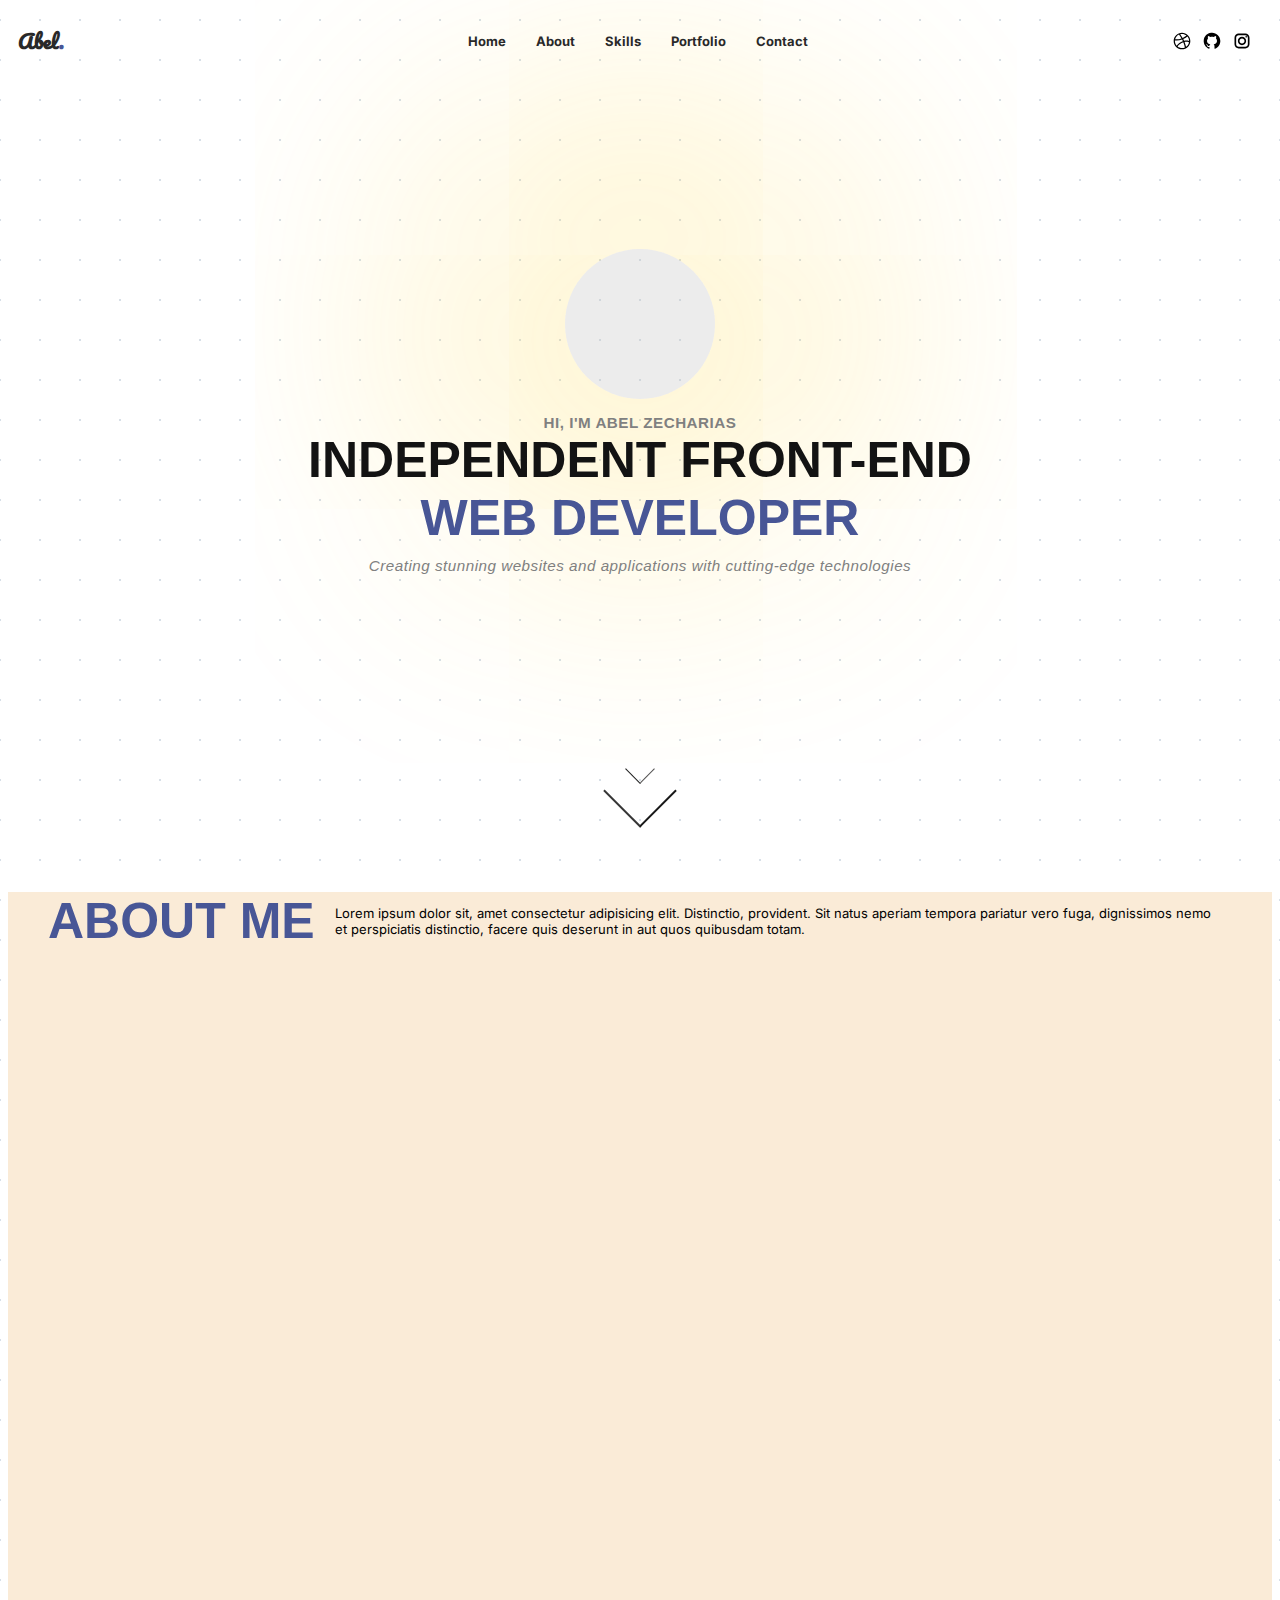
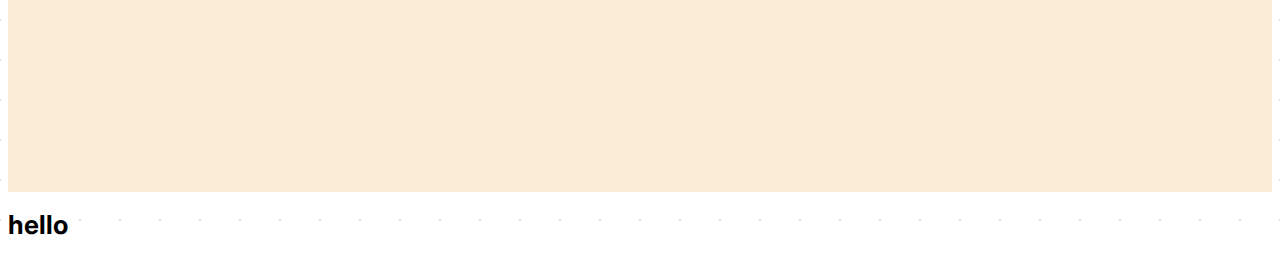
==== commit 1bfee510: "update" ====
--- a/index.html
+++ b/index.html
@@ -15,7 +15,6 @@
   <body>
     <div class="loader-bg">
       <div class="loader"></div>
-
     </div>
     <div id="top"></div>
     <header>
@@ -26,7 +25,7 @@
       <div class="menu">
         <ul>
           <li><a href="">Home</a></li>
-          <li><a href="">About</a></li>
+          <li><a href="#about">About</a></li>
           <li><a href="">Skills</a></li>
           <li><a href="">Portfolio</a></li>
           <li><a href="">Contact</a></li>
@@ -75,7 +74,6 @@
       </div>
     </header>
     <hr>
-    <section>
       <div class="home">
         <div class="img">
           <img src="https://variety.com/wp-content/uploads/2022/12/Sam-Worthington-Full-1.jpg?w=819" alt="">
@@ -92,18 +90,15 @@
       <div class="anm">
         <a href="#about"><div class="arrow"></div></a>
       </div>
-    </section>
-    <section>
       <div class="about-me">
         <div class="ab-header">
-          <div class="ab-title"><h3>About Me</h3></div>
-          <div class="line"></div>
+          <div class="ab-title"><h3 id="about">ABOUT ME</h3></div>
         </div>
-        <div id="about"></div>
+        <div class="details">
+          <p>Lorem ipsum dolor sit, amet consectetur adipisicing elit. Distinctio, provident. Sit natus aperiam tempora pariatur vero fuga, dignissimos nemo et perspiciatis distinctio, facere quis deserunt in aut quos quibusdam totam.</p>
+        </div>
+        <div ></div>
       </div>
-    </section>
-    <section>
       <h1>hello</h1>
-    </section>
   </body>
 </html>
--- a/css/style.css
+++ b/css/style.css
@@ -3,11 +3,11 @@
 @import url("https://fonts.googleapis.com/css2?family=Inter&display=swap");
 
 body {
-  overflow-y: auto;
-  scroll-behavior: smooth;
+  overflow-y: scroll;
+  scroll-snap-type: y mandatory;
   font-size: small;
+  transition: all .5s ease-in-out;
   font-family: "inter", sans-serif;
-  /* background-position: 1px; */
   background-size: 30px;
   /* background-image: url("[data-uri]"); */
   background:url("data:image/svg+xml,%3Csvg xmlns='http://www.w3.org/2000/svg' height='100%25' width='100%25'%3E%3Cdefs%3E%3Cpattern id='doodad' width='40' height='40' viewBox='0 0 40 40' patternUnits='userSpaceOnUse' patternTransform='rotate(180)'%3E%3Crect width='100%25' height='100%25' fill='rgba(255, 255, 255,1)'/%3E%3Ccircle cx='40' cy='20' r='0.25' fill='rgba(226, 232, 240,1)'/%3E%3Ccircle cx='0' cy='20' r='1' fill='rgba(203, 213, 224,1)'/%3E%3Ccircle cx='40' cy='20' r='1' fill='rgba(203, 213, 224,1)'/%3E%3C/pattern%3E%3C/defs%3E%3Crect fill='url(%23doodad)' height='200%25' width='200%25'/%3E%3C/svg%3E ");}
@@ -145,6 +145,18 @@
   color: #485696;
 }
 
+#email{
+  transition: color 0.5s ease-in-out, box-shadow 0.3s ease-in-out;
+  font-family: 'Courier New', Courier, monospace;
+  font-size: 12px;
+  align-self: center;
+  color: grey;
+}
+#email:hover{
+   transition: color 0.5s ease-in-out, box-shadow 0.3s ease-in-out;
+  color: black;
+}
+
 hr {
   margin-top: -8px;
   width: 100%;
@@ -154,23 +166,15 @@
   border: none;
 }
 
-section {
-  height: calc(100vh - 10em);
-  scroll-snap-align: start;
-  scroll-snap-stop: always;
-}
-
 .home {
-  /* background-image: url("[data-uri]");
-  background-repeat: repeat; */
   width: 100%;
-  height: 400px;
   display: flex;
   flex-direction: column;
   align-items: center;
   justify-content: center;
   align-content: center;
   gap: 10px;
+  height: calc(100vh - 16em);
 }
 
 .img {
@@ -231,9 +235,9 @@
 }
 
 .arrow {
-  margin-top: 20px;
-  width: 30px;
-  height: 30px;
+  margin-top: 0px;
+  width: 50px;
+  height: 50px;
     -webkit-transform: rotate(45deg);
     -ms-transform: rotate(45deg);
     transform: rotate(45deg);
@@ -268,29 +272,31 @@
 }
 
 .about-me {
-  margin-top: 100px;
-  width: 100%;
-  height: 500px;
-  border-radius: 30px;
-  display: flex;
+  margin-top: 10%;
+  display: flex;
+  gap: 20px;
+  background-color: antiquewhite;
+  height: calc(100vh);
+  scroll-snap-align: start;
+  scroll-snap-stop: always;
+
 }
 
 .ab-header {
-  margin: 0 100px 0 100px;
+  margin: 0 0 0 40px;
   height: 40px;
-  width: 100%;
   gap: 10px;
   display: flex;
-  align-items: center;
-}
-
-.about-me h3 {
-  width: 100px;
-  color: black;
-}
-
-.about-me .line {
-  height: 1px;
-  width: 90%;
-  background-color: #13131358;
-}+}
+
+.ab-title h3{
+  margin: 0;
+  color: #485696;;
+  font-family: 'Segoe UI', Tahoma, Geneva, Verdana, sans-serif;
+  font-size: 50px;
+  text-align: left;
+}
+.details{
+  width: 70%;
+}
+
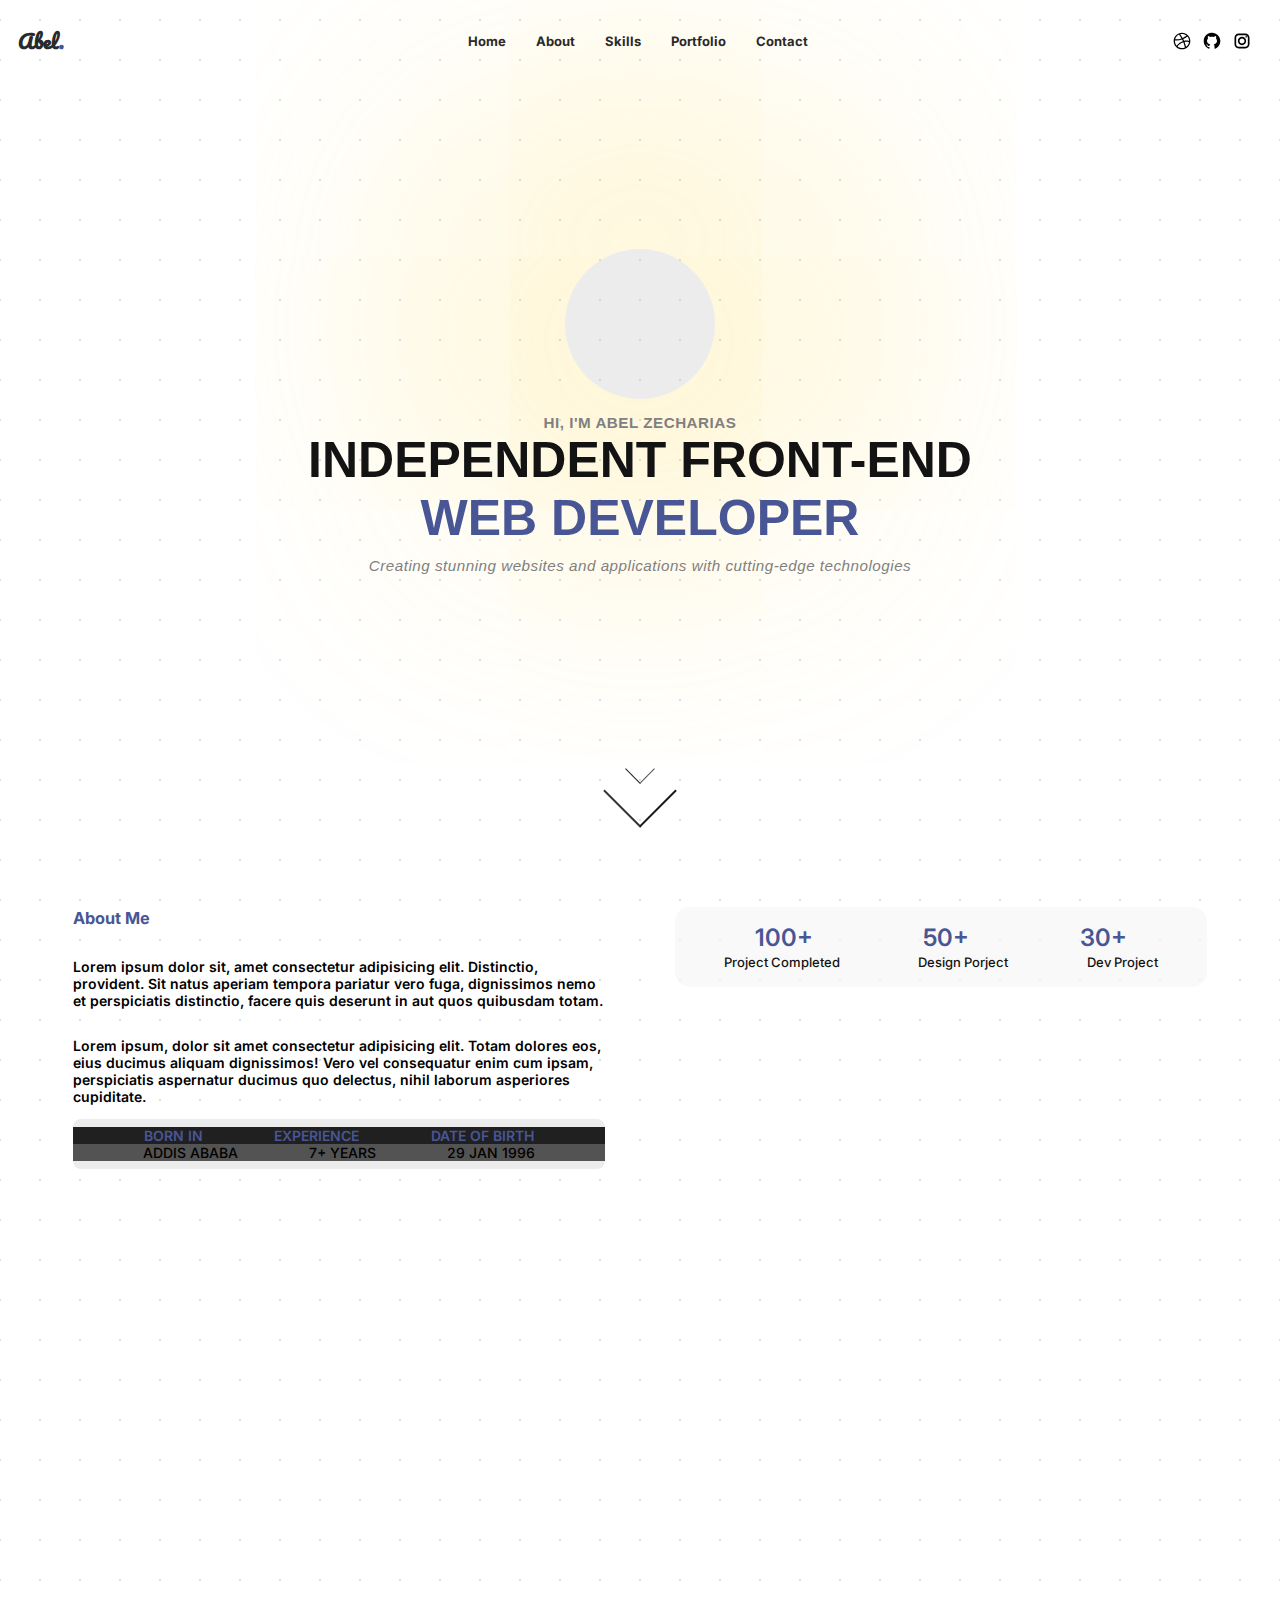
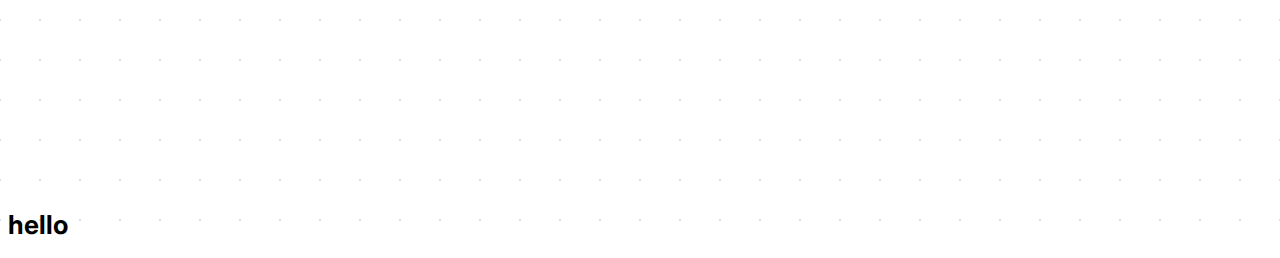
==== commit 3fb4331f: "new update" ====
--- a/index.html
+++ b/index.html
@@ -88,17 +88,40 @@
         </div>
       </div>
       <div class="anm">
-        <a href="#about"><div class="arrow"></div></a>
+        <a href="#abt"><div class="arrow"></div></a>
       </div>
-      <div class="about-me">
-        <div class="ab-header">
-          <div class="ab-title"><h3 id="about">ABOUT ME</h3></div>
+      <div id="abt" class="about-me">
+        <div class="details">
+          <h3 id="heading">About Me</h3>
+          <p>Lorem ipsum dolor sit, amet consectetur adipisicing elit. Distinctio, provident. Sit natus aperiam tempora pariatur vero fuga, dignissimos nemo et perspiciatis distinctio, facere quis deserunt in aut quos quibusdam totam.</p>
+          <p>Lorem ipsum, dolor sit amet consectetur adipisicing elit. Totam dolores eos, eius ducimus aliquam dignissimos! Vero vel consequatur enim cum ipsam, perspiciatis aspernatur ducimus quo delectus, nihil laborum asperiores cupiditate.</p>
+        <div class="info">
+          <div class="tp-ag">
+          <div class="ag-info">BORN IN</div>
+          <div class="ag-info">EXPERIENCE</div>
+          <div class="ag-info">DATE OF BIRTH</div>
         </div>
-        <div class="details">
-          <p>Lorem ipsum dolor sit, amet consectetur adipisicing elit. Distinctio, provident. Sit natus aperiam tempora pariatur vero fuga, dignissimos nemo et perspiciatis distinctio, facere quis deserunt in aut quos quibusdam totam.</p>
+        <div class="tp-nm">
+          <div class="nm-info">ADDIS ABABA</div>
+          <div class="nm-info">7+ YEARS</div>
+          <div class="nm-info">29 JAN 1996</div>
         </div>
-        <div ></div>
       </div>
+        </div>
+     
+       <div class="progress">
+       <div class="numbers">
+       <div class="nums">100+</div>
+        <div class="nums">50+</div>
+        <div class="nums">30+</div>
+      </div>
+      <div class="texts">
+      <div class="txts">Project Completed</div>
+      <div class="txts">Design Porject</div>
+      <div class="txts">Dev Project</div>
+      </div>
+    </div>
+  </div>
       <h1>hello</h1>
   </body>
 </html>
--- a/css/style.css
+++ b/css/style.css
@@ -274,29 +274,82 @@
 .about-me {
   margin-top: 10%;
   display: flex;
+  justify-content: space-around;
+  align-content: center;
   gap: 20px;
-  background-color: antiquewhite;
+  margin-left: 40px;
+  margin-right: 40px;
   height: calc(100vh);
   scroll-snap-align: start;
   scroll-snap-stop: always;
 
 }
 
-.ab-header {
-  margin: 0 0 0 40px;
-  height: 40px;
-  gap: 10px;
-  display: flex;
-}
-
-.ab-title h3{
+.details{
+  width: 45%;
+  display: grid;
+  gap: 5;
+  align-content: flex-start;
+  font-family: "inter", sans-serif;
   margin: 0;
-  color: #485696;;
-  font-family: 'Segoe UI', Tahoma, Geneva, Verdana, sans-serif;
-  font-size: 50px;
+  font-size: 14px;
+  font-weight: 600;
+
+}
+.details #heading{
+  color: #485696;
+}
+.about-me .progress{
+  text-align: center;
+  width: 45%;
+  display: grid;
+  gap: 2px;
+  align-content: center;
+  border-radius: 15px;
+  font-family: "inter", sans-serif;
+  font-weight: 600;
+  height: 80px;
+  margin-top: 15px;
+  background-color: rgba(247, 246, 246, 0.679);
+}
+.progress .numbers{
+  font-size: 24px;
+  color: #485696;
+  font-weight: 600;
+  display: flex;
+  gap: 30px;
+  justify-content: space-evenly;
+}
+
+.progress .texts{
+  color: #131313;
+  font-weight: 500;
+  display: flex;
+  gap: 30px;
+  justify-content: space-evenly;
+}
+.info{
+  background-color: #c2c2c250;
+  border-radius: 8px;
+  height: 50px;
+  display: grid;
+ align-content: center;
+ align-items: center;
+
+  
+}
+.tp-ag{
   text-align: left;
-}
-.details{
-  width: 70%;
-}
-
+  display: flex;
+  justify-content: space-evenly;
+  background-color: #202020;
+  color: #485696;
+}
+.tp-nm{
+  background-color: #545353;
+  font-weight: 500;
+  text-align: right;
+  display: flex;
+  justify-content: space-evenly;
+
+}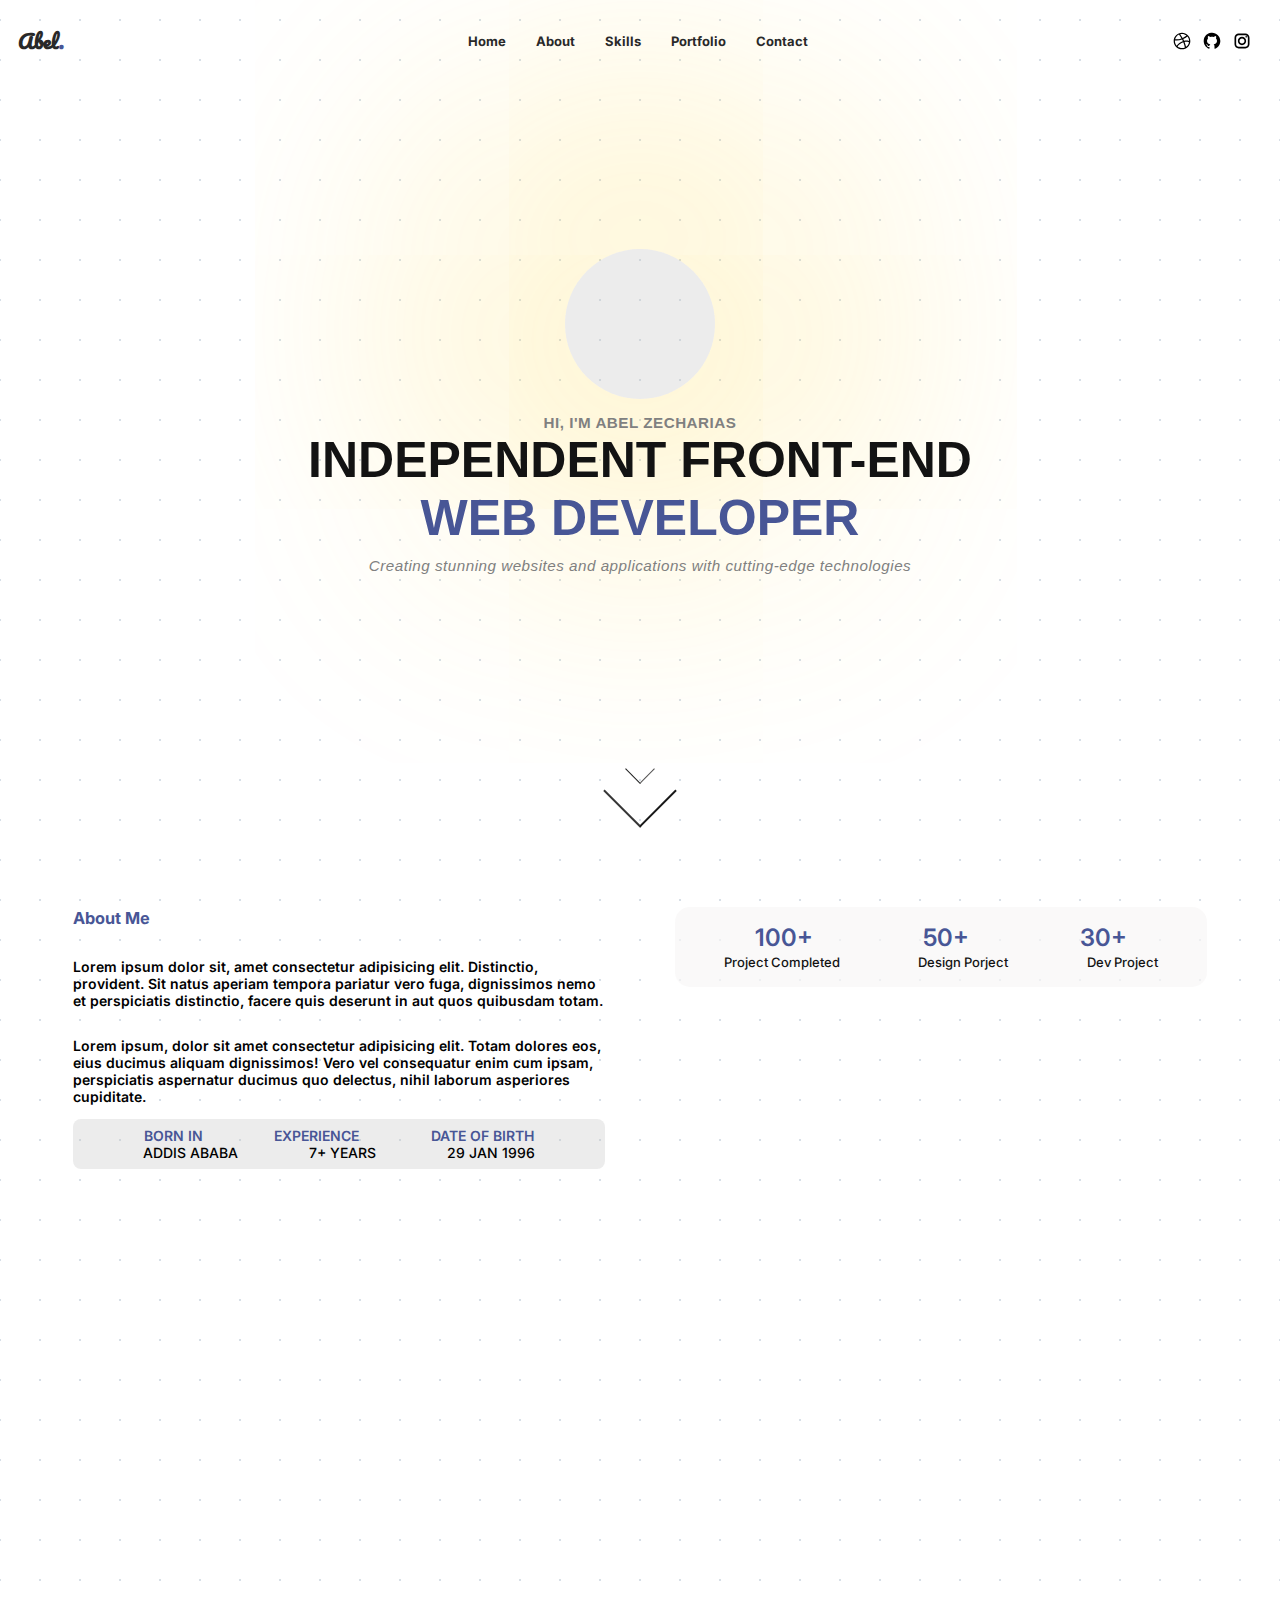
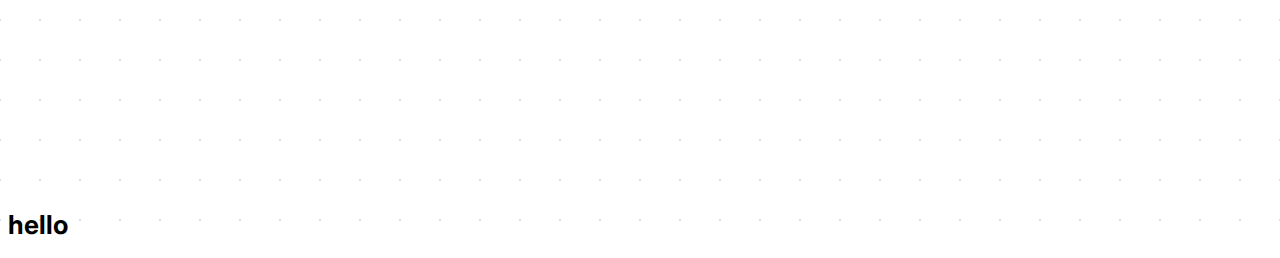
==== commit fe825983: "new update" ====
--- a/index.html
+++ b/index.html
@@ -4,7 +4,7 @@
     <meta charset="UTF-8">
     <meta http-equiv="X-UA-Compatible" content="IE=edge">
     <meta name="viewport" content="width=device-width, initial-scale=1.0">
-    <meta name="description" content="Abel Zecharias is an independent front-end web developer who creates stunning websites and applications with cutting-edge technologies. Learn more about his skills, portfolio, and contact details.">
+    <meta name="description" content="Abel Zecharias Abel Zecharias, a talented front-end web developer who designs amazing websites and apps using the latest technologies. Check out his skills, portfolio, and contact information to learn more about him.">
     <meta name="keywords" content="web developer, front-end developer, web design, web development, HTML, CSS, JavaScript">
     <link rel="stylesheet" href="css/style.css">
     <script src="js/script.js"></script>
@@ -108,7 +108,6 @@
         </div>
       </div>
         </div>
-     
        <div class="progress">
        <div class="numbers">
        <div class="nums">100+</div>
--- a/css/style.css
+++ b/css/style.css
@@ -342,11 +342,11 @@
   text-align: left;
   display: flex;
   justify-content: space-evenly;
-  background-color: #202020;
   color: #485696;
 }
 .tp-nm{
-  background-color: #545353;
+  text-align: left;
+
   font-weight: 500;
   text-align: right;
   display: flex;
